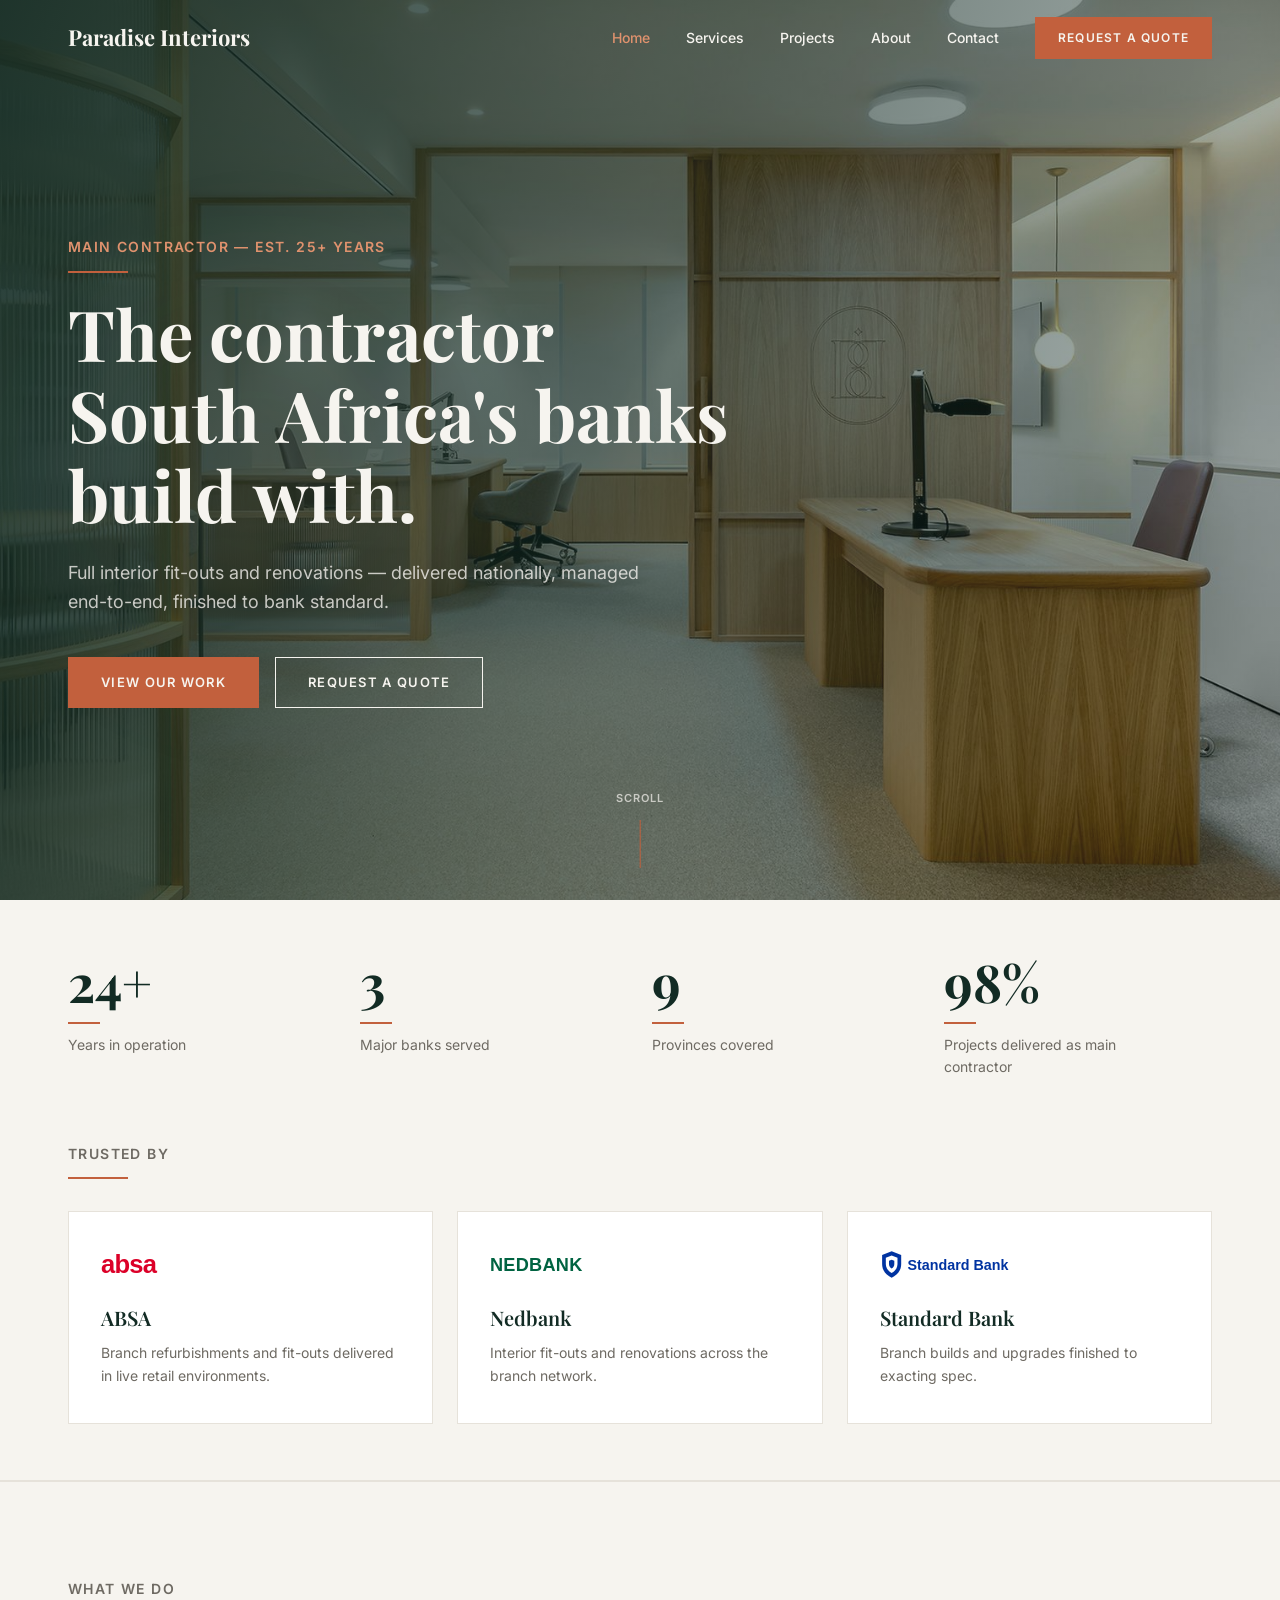
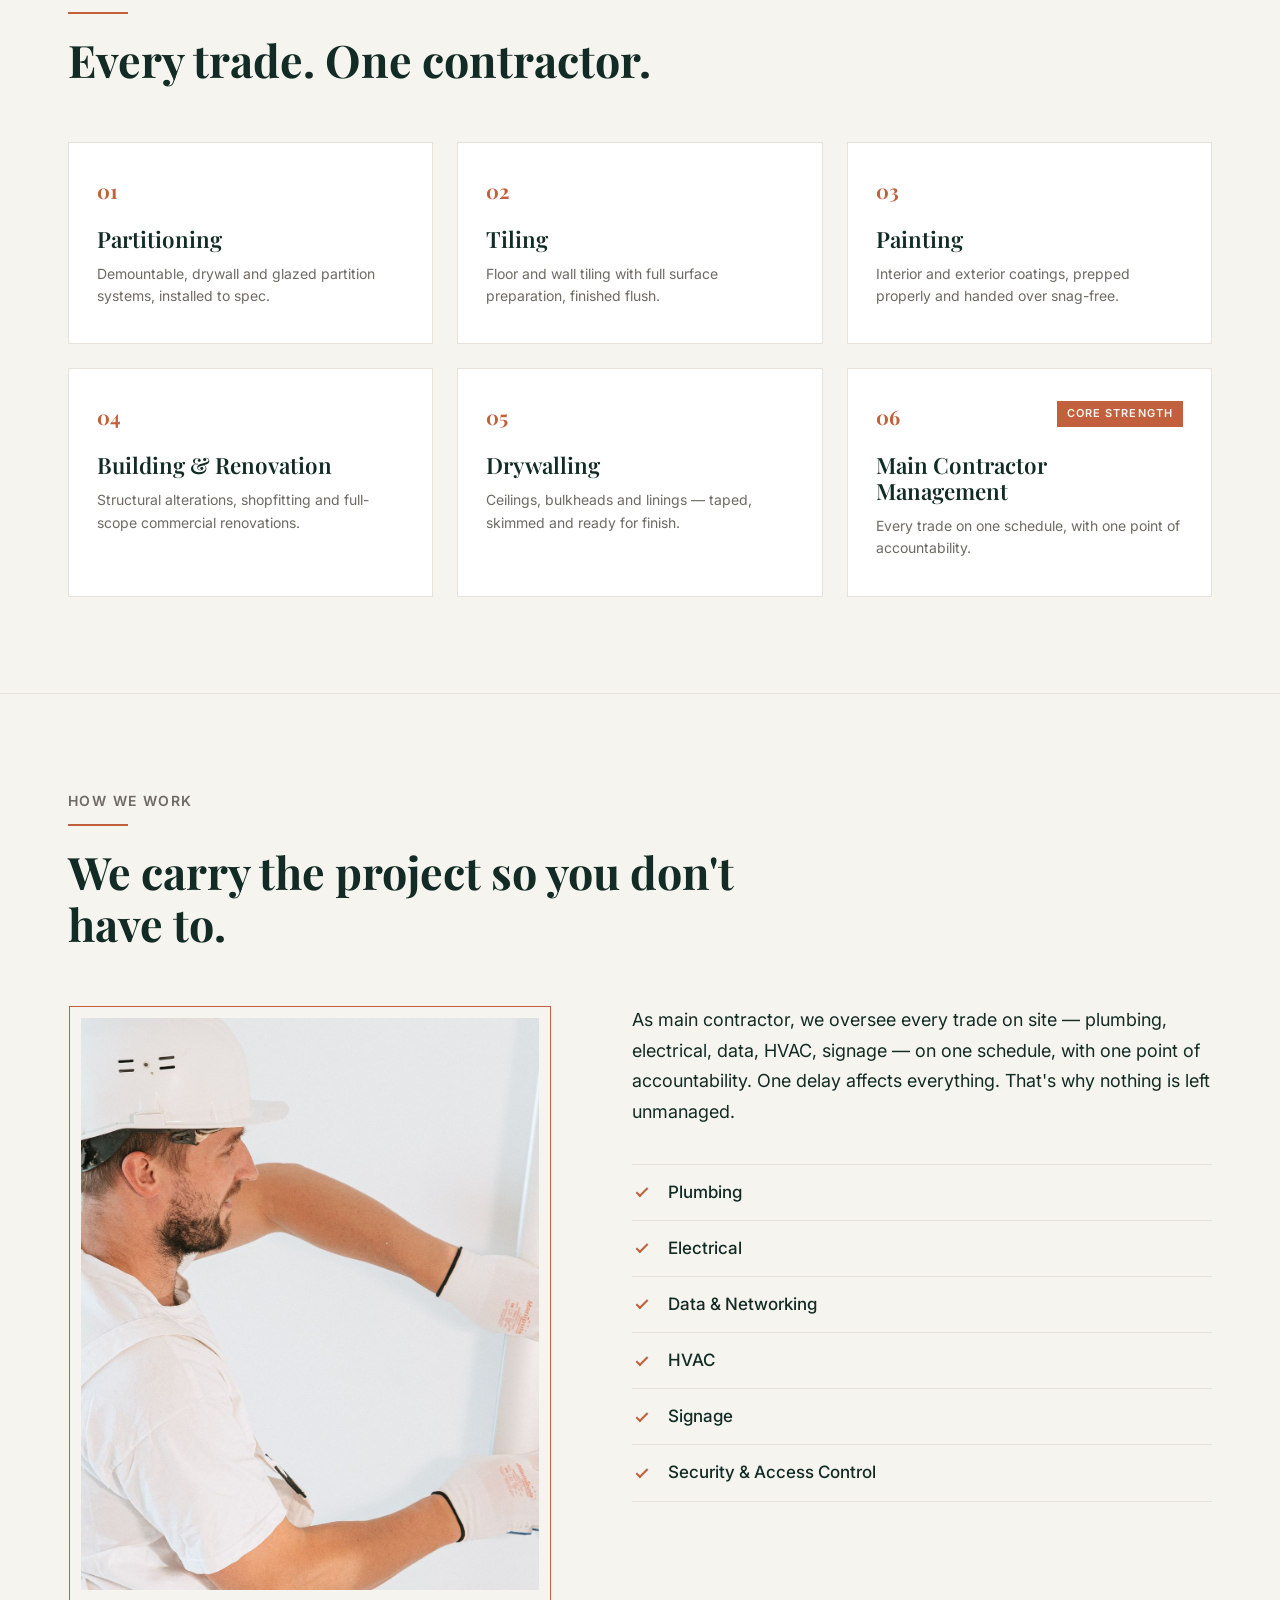
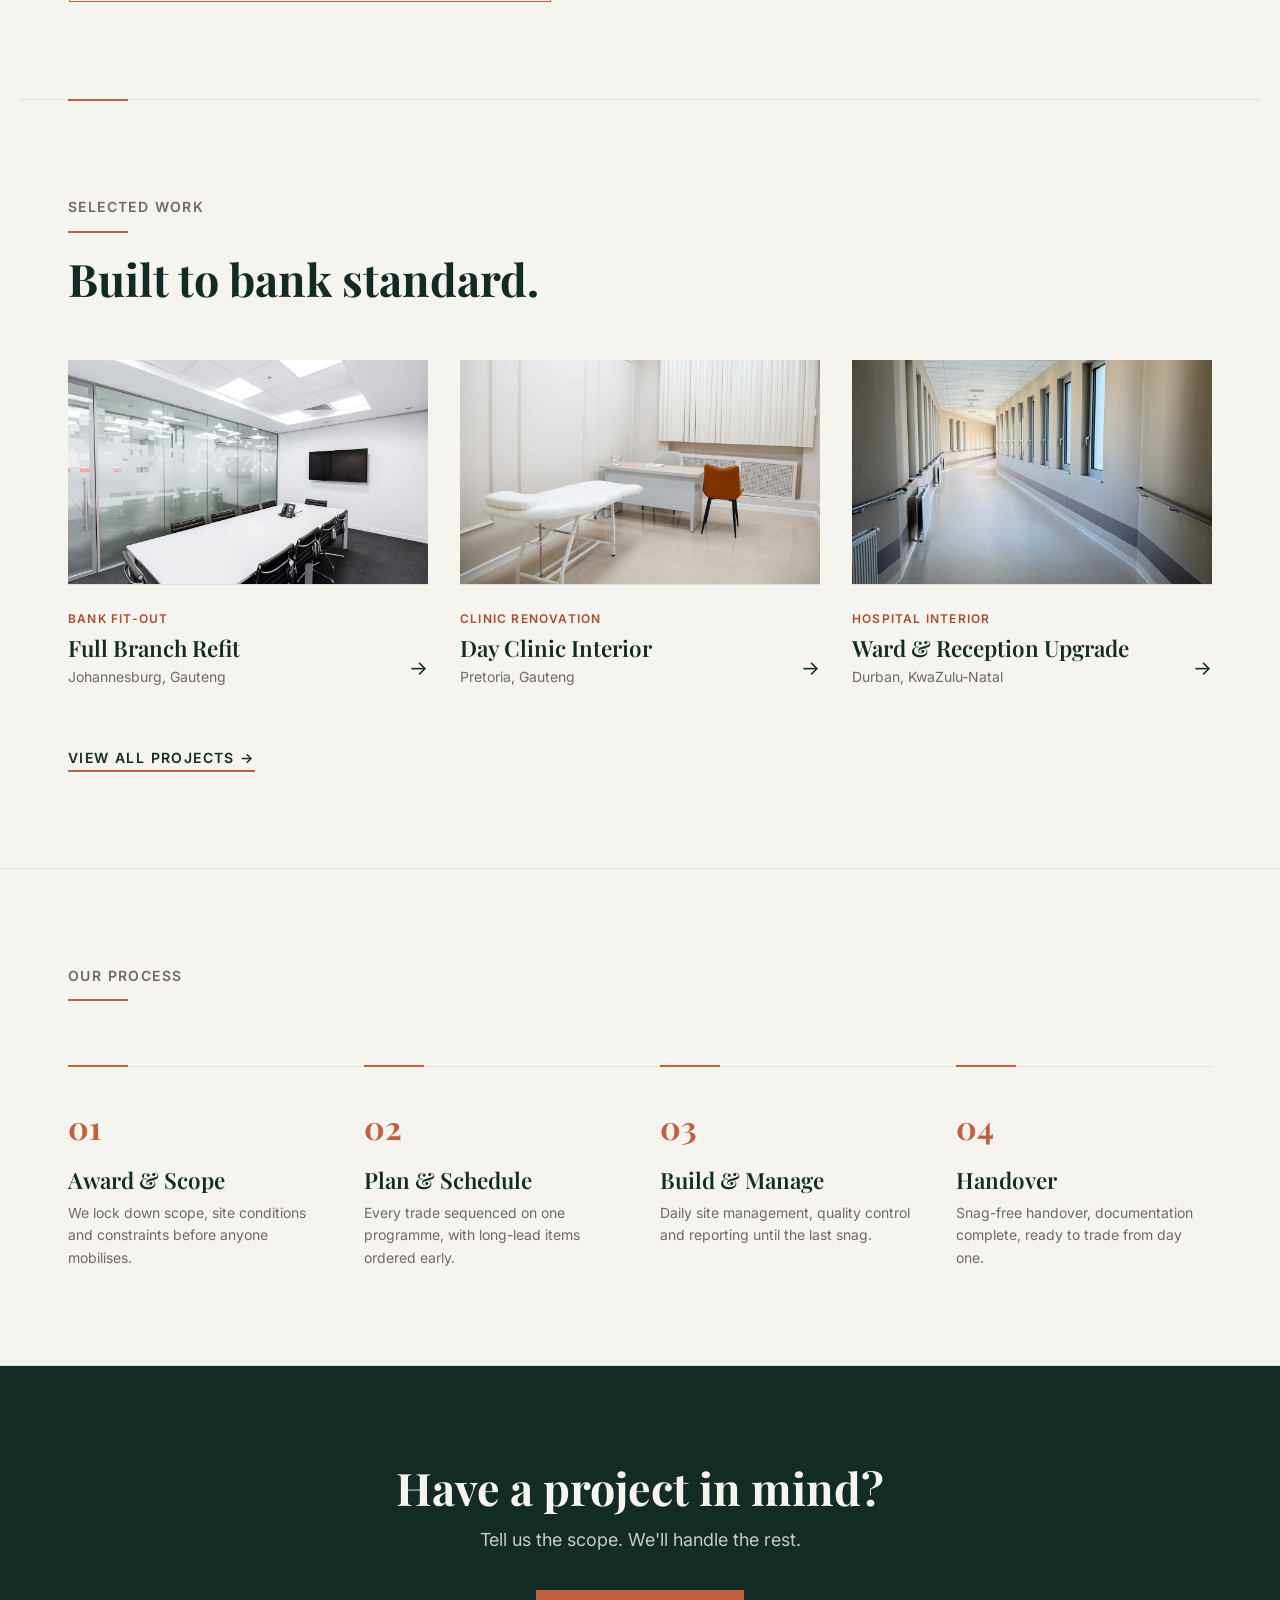
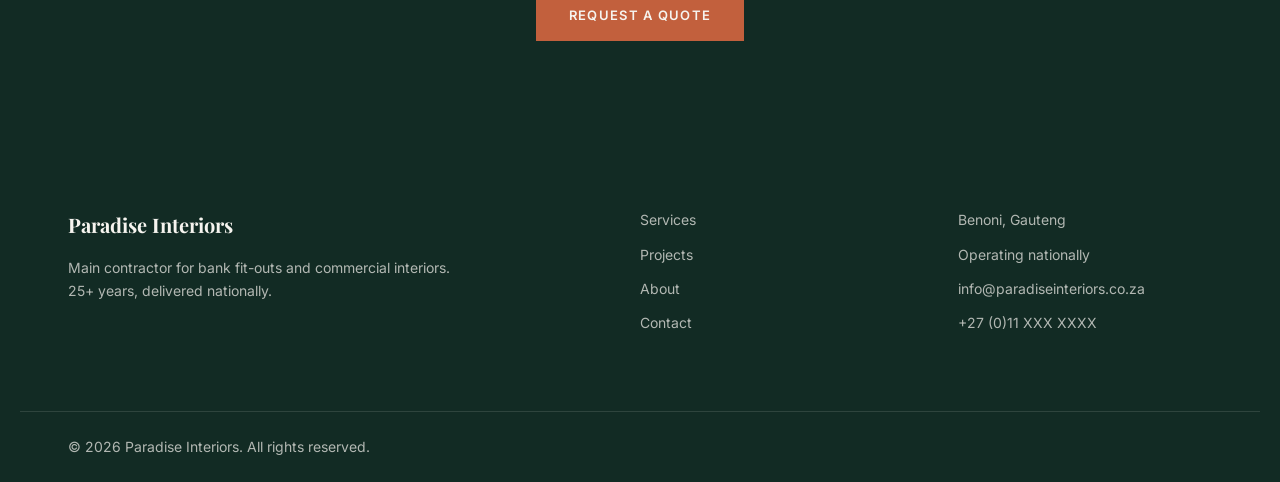
==== index.html @ f608a472 "Paradise Interiors website — 5-page static site Light editorial design system (ivory/forest/clay, Pl" ====
<!DOCTYPE html>
<html lang="en-ZA">
<head>
  <meta charset="UTF-8">
  <meta name="viewport" content="width=device-width, initial-scale=1.0">
  <title>Paradise Interiors | Main Contractor — Bank Fit-Outs &amp; Commercial Interiors, South Africa</title>
  <meta name="description" content="Paradise Interiors is the main contractor South Africa's banks build with — full fit-outs and renovations for banks, clinics and offices, delivered nationally.">
  <link rel="canonical" href="index.html">

  <meta property="og:type" content="website">
  <meta property="og:title" content="Paradise Interiors | Main Contractor — Bank Fit-Outs & Commercial Interiors, South Africa">
  <meta property="og:description" content="Paradise Interiors is the main contractor South Africa's banks build with — full fit-outs and renovations for banks, clinics and offices, delivered nationally.">
  <meta property="og:image" content="assets/hero.jpg">
  <meta name="twitter:card" content="summary_large_image">
  <meta name="twitter:title" content="Paradise Interiors | Main Contractor — Bank Fit-Outs & Commercial Interiors, South Africa">
  <meta name="twitter:description" content="Paradise Interiors is the main contractor South Africa's banks build with — full fit-outs and renovations for banks, clinics and offices, delivered nationally.">
  <meta name="twitter:image" content="assets/hero.jpg">

  <link rel="icon" type="image/svg+xml" href="assets/favicon.svg">
  <link rel="apple-touch-icon" href="assets/apple-touch-icon.png">

  <link rel="preconnect" href="https://fonts.googleapis.com">
  <link rel="preconnect" href="https://fonts.gstatic.com" crossorigin>
  <link rel="preload" as="style" href="https://fonts.googleapis.com/css2?family=Playfair+Display:wght@500;600;700&family=Inter:wght@400;500;600&display=swap">
  <link href="https://fonts.googleapis.com/css2?family=Playfair+Display:wght@500;600;700&family=Inter:wght@400;500;600&display=swap" rel="stylesheet">
  <link rel="preload" as="image" href="assets/hero.jpg" fetchpriority="high">

  <link rel="stylesheet" href="css/styles.css">
  <noscript>
    <style>
      .fade-up, .stagger > * { opacity: 1; transform: none; }
      .eyebrow::after, .divider__line::before, .timeline-item::before { transform: scaleX(1); }
    </style>
  </noscript>
  <script type="application/ld+json">
  {
    "@context": "https://schema.org",
    "@type": "GeneralContractor",
    "name": "Paradise Interiors",
    "description": "Main contractor for bank fit-outs and commercial interiors, operating nationally from Benoni, Gauteng for over 25 years.",
    "address": {
      "@type": "PostalAddress",
      "addressLocality": "Benoni",
      "addressRegion": "Gauteng",
      "addressCountry": "ZA"
    },
    "areaServed": "South Africa",
    "telephone": "+27 11 XXX XXXX",
    "email": "info@paradiseinteriors.co.za",
    "image": "assets/hero.jpg",
    "url": "index.html"
  }
  </script>
</head>
<body>

  <a class="skip-link" href="#main">Skip to content</a>

  <!-- ============ NAV ============ -->
  <header class="nav" id="nav">
    <div class="container nav__inner">
      <a class="nav__wordmark" href="index.html" aria-label="Paradise Interiors — home">Paradise&nbsp;Interiors</a>

      <nav class="nav__links" aria-label="Primary">
        <a href="index.html" class="is-active" aria-current="page">Home</a>
        <a href="services.html">Services</a>
        <a href="projects.html">Projects</a>
        <a href="about.html">About</a>
        <a href="contact.html">Contact</a>
        <a href="contact.html" class="btn btn--primary btn--nav">Request a Quote</a>
      </nav>

      <button class="nav__burger" id="nav-burger" aria-expanded="false" aria-controls="mobile-menu" aria-label="Open menu">
        <span></span><span></span><span></span>
      </button>
    </div>
  </header>

  <!-- Mobile overlay menu -->
  <div class="mobile-menu" id="mobile-menu" aria-hidden="true">
    <nav class="mobile-menu__links" aria-label="Mobile">
      <a href="index.html" class="is-active" aria-current="page">Home</a>
      <a href="services.html">Services</a>
      <a href="projects.html">Projects</a>
      <a href="about.html">About</a>
      <a href="contact.html">Contact</a>
      <a href="contact.html" class="btn btn--primary">Request a Quote</a>
    </nav>
  </div>

  <main id="main">

    <!-- ============ 2. HERO ============ -->
    <section class="hero">
      <div class="hero__bg">
        <img src="assets/hero.jpg" alt="Warm oak-panelled office with fluted glass partitions and natural light" fetchpriority="high" width="1600" height="1067">
      </div>
      <div class="hero__glow" aria-hidden="true"></div>
      <div class="container hero__content">
        <p class="eyebrow eyebrow--on-dark" data-animate>Main Contractor — Est. 25+ Years</p>
        <h1 class="hero__title">The contractor South&nbsp;Africa's banks build&nbsp;with.</h1>
        <p class="hero__subline">Full interior fit-outs and renovations — delivered nationally, managed end-to-end, finished to bank standard.</p>
        <div class="hero__actions">
          <a href="#projects" class="btn btn--primary">View Our Work</a>
          <a href="contact.html" class="btn btn--ghost-light">Request a Quote</a>
        </div>
      </div>
      <div class="hero__scroll" aria-hidden="true">
        <span class="hero__scroll-label">Scroll</span>
        <span class="hero__scroll-line"></span>
      </div>
    </section>

    <!-- ============ 3. TRUST BAR ============ -->
    <section class="trust" aria-label="Company statistics">
      <div class="container">
        <div class="trust__stats stagger" data-animate>
          <div class="stat">
            <span class="stat__number" data-count="25" data-suffix="+">25+</span>
            <span class="stat__label">Years in operation</span>
          </div>
          <div class="stat">
            <span class="stat__number" data-count="3">3</span>
            <span class="stat__label">Major banks served</span>
          </div>
          <div class="stat">
            <span class="stat__number" data-count="9">9</span>
            <span class="stat__label">Provinces covered</span>
          </div>
          <div class="stat">
            <span class="stat__number" data-count="100" data-suffix="%">100%</span>
            <span class="stat__label">Projects delivered as main contractor</span>
          </div>
        </div>

        <!-- ============ 4. CLIENT LOGOS STRIP ============ -->
        <div class="logos fade-up" data-animate>
          <p class="eyebrow" data-animate>Trusted By</p>
          <div class="clients__grid stagger" data-animate>
            <div class="client-card">
              <img src="assets/logo-absa.svg" alt="ABSA logo" loading="lazy" width="122" height="64">
              <p class="client-card__name">ABSA</p>
              <p class="client-card__text">Branch refurbishments and fit-outs delivered in live retail environments.</p>
            </div>
            <div class="client-card">
              <img src="assets/logo-nedbank.svg" alt="Nedbank logo" loading="lazy" width="208" height="64">
              <p class="client-card__name">Nedbank</p>
              <p class="client-card__text">Interior fit-outs and renovations across the branch network.</p>
            </div>
            <div class="client-card">
              <img src="assets/logo-standardbank.svg" alt="Standard Bank logo" loading="lazy" width="268" height="64">
              <p class="client-card__name">Standard Bank</p>
              <p class="client-card__text">Branch builds and upgrades finished to exacting spec.</p>
            </div>
          </div>
        </div>
      </div>
    </section>

    <!-- ============ 5. SERVICES GRID ============ -->
    <section class="section section--lined services" id="services">
      <div class="container">
        <p class="eyebrow" data-animate>What We Do</p>
        <h2 class="section__title fade-up" data-animate>Every trade. One&nbsp;contractor.</h2>

        <div class="services__grid stagger" data-animate>
          <article class="service-card">
            <span class="service-card__number">01</span>
            <h3 class="service-card__title">Partitioning</h3>
            <p class="service-card__desc">Demountable, drywall and glazed partition systems, installed to spec.</p>
          </article>
          <article class="service-card">
            <span class="service-card__number">02</span>
            <h3 class="service-card__title">Tiling</h3>
            <p class="service-card__desc">Floor and wall tiling with full surface preparation, finished flush.</p>
          </article>
          <article class="service-card">
            <span class="service-card__number">03</span>
            <h3 class="service-card__title">Painting</h3>
            <p class="service-card__desc">Interior and exterior coatings, prepped properly and handed over snag-free.</p>
          </article>
          <article class="service-card">
            <span class="service-card__number">04</span>
            <h3 class="service-card__title">Building &amp; Renovation</h3>
            <p class="service-card__desc">Structural alterations, shopfitting and full-scope commercial renovations.</p>
          </article>
          <article class="service-card">
            <span class="service-card__number">05</span>
            <h3 class="service-card__title">Drywalling</h3>
            <p class="service-card__desc">Ceilings, bulkheads and linings — taped, skimmed and ready for finish.</p>
          </article>
          <article class="service-card service-card--core">
            <span class="service-card__tag">Core Strength</span>
            <span class="service-card__number">06</span>
            <h3 class="service-card__title">Main Contractor Management</h3>
            <p class="service-card__desc">Every trade on one schedule, with one point of accountability.</p>
          </article>
        </div>
      </div>
    </section>

    <!-- ============ 6. MAIN CONTRACTOR SECTION ============ -->
    <section class="section how" id="about">
      <div class="container">
        <p class="eyebrow" data-animate>How We Work</p>
        <h2 class="section__title fade-up" data-animate>We carry the project so you don't have&nbsp;to.</h2>

        <div class="how__layout">
          <div class="how__media fade-up" data-animate>
            <figure class="how__figure">
              <img src="assets/main-contractor.jpg" alt="Installer in a white hard hat fixing a wall panel on a bright commercial site" loading="lazy" width="1100" height="1375">
            </figure>
          </div>
          <div class="how__body fade-up" data-animate>
            <p class="how__copy">As main contractor, we oversee every trade on site — plumbing, electrical, data, HVAC, signage — on one schedule, with one point of accountability. One delay affects everything. That's why nothing is left unmanaged.</p>
            <ul class="how__trades">
              <li>Plumbing</li>
              <li>Electrical</li>
              <li>Data &amp; Networking</li>
              <li>HVAC</li>
              <li>Signage</li>
              <li>Security &amp; Access Control</li>
            </ul>
          </div>
        </div>
      </div>
    </section>

    <div class="divider" data-animate><div class="container divider__line"></div></div>

    <!-- ============ 7. FEATURED PROJECTS ============ -->
    <section class="section projects" id="projects">
      <div class="container">
        <p class="eyebrow" data-animate>Selected Work</p>
        <h2 class="section__title fade-up" data-animate>Built to bank&nbsp;standard.</h2>

        <div class="projects__grid stagger" data-animate>
          <a class="project-card" href="#projects">
            <div class="project-card__media">
              <img src="assets/project-bank-fitout.jpg" alt="Sleek corporate meeting room with frosted glass partition wall and black leather chairs" loading="lazy" width="1200" height="801">
            </div>
            <span class="project-card__type">Bank Fit-Out</span>
            <h3 class="project-card__title">Full Branch Refit</h3>
            <p class="project-card__location">Johannesburg, Gauteng</p>
            <span class="project-card__arrow" aria-hidden="true">&rarr;</span>
          </a>
          <a class="project-card" href="#projects">
            <div class="project-card__media">
              <img src="assets/project-clinic.jpg" alt="Bright clinic consultation room with examination bed, desk and clean tiled floor" loading="lazy" width="1200" height="800">
            </div>
            <span class="project-card__type">Clinic Renovation</span>
            <h3 class="project-card__title">Day Clinic Interior</h3>
            <p class="project-card__location">Pretoria, Gauteng</p>
            <span class="project-card__arrow" aria-hidden="true">&rarr;</span>
          </a>
          <a class="project-card" href="#projects">
            <div class="project-card__media">
              <img src="assets/project-hospital.jpg" alt="Modern hospital corridor with handrails, vinyl flooring and natural light from tall windows" loading="lazy" width="1200" height="1200">
            </div>
            <span class="project-card__type">Hospital Interior</span>
            <h3 class="project-card__title">Ward &amp; Reception Upgrade</h3>
            <p class="project-card__location">Durban, KwaZulu-Natal</p>
            <span class="project-card__arrow" aria-hidden="true">&rarr;</span>
          </a>
        </div>

        <p class="projects__all fade-up" data-animate><a href="projects.html">View all projects &rarr;</a></p>
      </div>
    </section>

    <!-- ============ 8. PROCESS ============ -->
    <section class="section section--lined process">
      <div class="container">
        <p class="eyebrow" data-animate>Our Process</p>

        <ol class="process__steps stagger" data-animate>
          <li class="process-step">
            <span class="process-step__number">01</span>
            <h3 class="process-step__title">Award &amp; Scope</h3>
            <p class="process-step__desc">We lock down scope, site conditions and constraints before anyone mobilises.</p>
          </li>
          <li class="process-step">
            <span class="process-step__number">02</span>
            <h3 class="process-step__title">Plan &amp; Schedule</h3>
            <p class="process-step__desc">Every trade sequenced on one programme, with long-lead items ordered early.</p>
          </li>
          <li class="process-step">
            <span class="process-step__number">03</span>
            <h3 class="process-step__title">Build &amp; Manage</h3>
            <p class="process-step__desc">Daily site management, quality control and reporting until the last snag.</p>
          </li>
          <li class="process-step">
            <span class="process-step__number">04</span>
            <h3 class="process-step__title">Handover</h3>
            <p class="process-step__desc">Snag-free handover, documentation complete, ready to trade from day one.</p>
          </li>
        </ol>
      </div>
    </section>

    <!-- ============ 9. CTA BAND ============ -->
    <section class="cta" id="contact">
      <div class="container cta__inner fade-up" data-animate>
        <h2 class="cta__title">Have a project in&nbsp;mind?</h2>
        <p class="cta__line">Tell us the scope. We'll handle the rest.</p>
        <a href="contact.html" class="btn btn--primary">Request a Quote</a>
      </div>
    </section>

  </main>

  <!-- ============ 10. FOOTER ============ -->
  <footer class="footer">
    <div class="container footer__grid">
      <div class="footer__col">
        <p class="footer__wordmark">Paradise&nbsp;Interiors</p>
        <p class="footer__oneliner">Main contractor for bank fit-outs and commercial interiors. 25+ years, delivered nationally.</p>
      </div>
      <nav class="footer__col footer__nav" aria-label="Footer">
        <a href="services.html">Services</a>
        <a href="projects.html">Projects</a>
        <a href="about.html">About</a>
        <a href="contact.html">Contact</a>
      </nav>
      <div class="footer__col footer__contact">
        <p>Benoni, Gauteng</p>
        <p>Operating nationally</p>
        <p><a href="mailto:info@paradiseinteriors.co.za">info@paradiseinteriors.co.za</a></p>
        <p><a href="tel:+27110000000">+27 (0)11 XXX XXXX</a></p>
      </div>
    </div>
    <div class="container footer__bottom">
      <p>&copy; 2026 Paradise Interiors. All rights reserved.</p>
    </div>
  </footer>

  <script src="js/main.js" defer></script>
</body>
</html>
---- css/styles.css ----
/* ==========================================================================
   PARADISE INTERIORS — Design System & Homepage
   Plain CSS, mobile-first. No frameworks.
   ========================================================================== */

/* ---------- 1. Design tokens ---------- */
:root {
  /* Colour */
  --color-forest: #122B24;
  --color-ivory: #F6F4EF;
  --color-clay: #C2603D;
  --color-clay-dark: #A84E2F;
  /* Lighter clay for small accent text on forest (WCAG AA) */
  --color-clay-light: #E0926E;
  --color-stone: #6E6A63;
  --color-border: #E6E2DA;

  /* Type */
  --font-head: "Playfair Display", Georgia, "Times New Roman", serif;
  --font-body: "Inter", -apple-system, BlinkMacSystemFont, "Segoe UI", Arial, sans-serif;
  --size-h1: clamp(2.6rem, 5.5vw, 4.5rem);
  --size-h2: clamp(1.9rem, 3.5vw, 3rem);
  --size-h3: 1.4rem;
  --size-body: 1.0625rem;
  --size-small: 0.875rem;

  /* Layout */
  --container-max: 1240px;
  --pad-side: 24px;
  --pad-section: 64px;
  --nav-height: 76px;

  /* Motion */
  --ease: cubic-bezier(0.22, 1, 0.36, 1);
}

@media (min-width: 768px) {
  :root {
    --pad-side: 48px;
    --pad-section: 96px;
  }
}

/* ---------- 2. Reset & base ---------- */
*,
*::before,
*::after {
  box-sizing: border-box;
  margin: 0;
  padding: 0;
}

html {
  scroll-behavior: smooth;
  scroll-padding-top: var(--nav-height);
}

body {
  overflow-x: clip;
  font-family: var(--font-body);
  font-size: var(--size-body);
  font-weight: 400;
  line-height: 1.6;
  color: var(--color-forest);
  background-color: var(--color-ivory);
  -webkit-font-smoothing: antialiased;
}

img {
  display: block;
  max-width: 100%;
  height: auto;
}

a {
  color: inherit;
  text-decoration: none;
}

ul,
ol {
  list-style: none;
}

h1,
h2,
h3 {
  font-family: var(--font-head);
  font-weight: 700;
  line-height: 1.15;
  color: var(--color-forest);
}

h1 {
  font-size: var(--size-h1);
}

h2 {
  font-size: var(--size-h2);
}

h3 {
  font-size: var(--size-h3);
  font-weight: 600;
}

.skip-link {
  position: absolute;
  top: -100%;
  left: var(--pad-side);
  z-index: 200;
  padding: 12px 20px;
  background: var(--color-forest);
  color: var(--color-ivory);
  font-size: var(--size-small);
}

.skip-link:focus {
  top: 0;
}

/* Keyboard focus — visible everywhere */
a:focus-visible,
button:focus-visible,
input:focus-visible,
select:focus-visible,
textarea:focus-visible {
  outline: 2px solid var(--color-clay);
  outline-offset: 2px;
}

/* ---------- 3. Layout primitives ---------- */
.container {
  max-width: var(--container-max);
  margin-inline: auto;
  padding-inline: var(--pad-side);
}

.section {
  padding-block: var(--pad-section);
}

.section--dark {
  background-color: var(--color-forest);
}

/* Light section bounded by hairline dividers (former dark sections) */
.section--lined {
  border-top: 1px solid var(--color-border);
  border-bottom: 1px solid var(--color-border);
}

.section--dark h2,
.section--dark h3 {
  color: var(--color-ivory);
}

.section__title {
  max-width: 18em;
  margin-bottom: 56px;
}

/* ---------- 4. The Level Line ---------- */
/* Eyebrow label with a 60px bronze line beneath it. The bronze segment
   draws in from the left when the element gains .in-view. */
.eyebrow {
  font-family: var(--font-body);
  font-size: var(--size-small);
  font-weight: 600;
  letter-spacing: 0.1em;
  text-transform: uppercase;
  color: var(--color-stone);
  margin-bottom: 20px;
}

.eyebrow::after {
  content: "";
  display: block;
  width: 60px;
  height: 2px;
  margin-top: 12px;
  background-color: var(--color-clay);
  transform: scaleX(0);
  transform-origin: left center;
  transition: transform 0.8s var(--ease) 0.15s;
}

.eyebrow.in-view::after {
  transform: scaleX(1);
}

.eyebrow--on-dark {
  color: var(--color-clay-light);
}

/* Full-width section divider: 1px hairline carrying a 60px bronze segment */
.divider__line {
  position: relative;
  height: 1px;
  background-color: var(--color-border);
}

.divider__line::before {
  content: "";
  position: absolute;
  top: -0.5px;
  left: var(--pad-side);
  width: 60px;
  height: 2px;
  background-color: var(--color-clay);
  transform: scaleX(0);
  transform-origin: left center;
  transition: transform 0.8s var(--ease);
}

.divider.in-view .divider__line::before {
  transform: scaleX(1);
}

/* ---------- 5. Buttons ---------- */
.btn {
  display: inline-block;
  padding: 14px 32px;
  font-family: var(--font-body);
  font-size: 0.8125rem;
  font-weight: 600;
  letter-spacing: 0.1em;
  text-transform: uppercase;
  text-align: center;
  border: 1px solid transparent;
  cursor: pointer;
  transition: background-color 0.3s ease, color 0.3s ease,
              border-color 0.3s ease, transform 0.3s ease;
}

.btn--primary {
  background-color: var(--color-clay);
  color: var(--color-ivory);
}

.btn--primary:hover,
.btn--primary:focus-visible {
  background-color: var(--color-clay-dark);
  transform: translateY(-2px);
}

.btn--secondary {
  background-color: transparent;
  border-color: var(--color-forest);
  color: var(--color-forest);
}

.btn--secondary:hover,
.btn--secondary:focus-visible {
  background-color: var(--color-forest);
  color: var(--color-ivory);
}

/* Secondary variant for dark backgrounds (hero) */
.btn--ghost-light {
  background-color: transparent;
  border-color: var(--color-ivory);
  color: var(--color-ivory);
}

.btn--ghost-light:hover,
.btn--ghost-light:focus-visible {
  background-color: var(--color-ivory);
  color: var(--color-forest);
}

.btn--nav {
  padding: 10px 22px;
  font-size: 0.75rem;
}

/* ---------- 6. Nav ---------- */
.nav {
  position: fixed;
  top: 0;
  left: 0;
  right: 0;
  z-index: 100;
  height: var(--nav-height);
  background-color: transparent;
  transition: background-color 0.3s ease, box-shadow 0.3s ease;
}

.nav__inner {
  display: flex;
  align-items: center;
  justify-content: space-between;
  height: 100%;
}

.nav__wordmark {
  font-family: var(--font-head);
  font-weight: 700;
  font-size: 1.375rem;
  color: var(--color-ivory);
  transition: color 0.3s ease;
}

.nav__wordmark:hover {
  color: var(--color-clay-light);
}

.nav.is-scrolled .nav__wordmark:hover {
  color: var(--color-clay-dark);
}

.nav__links {
  display: none;
  align-items: center;
  gap: 36px;
}

.nav__links a:not(.btn) {
  font-size: var(--size-small);
  font-weight: 500;
  color: var(--color-ivory);
  transition: color 0.3s ease;
}

.nav__links a:not(.btn):hover {
  color: var(--color-clay-light);
}

/* Scrolled state: solid paper, ink text, soft shadow */
.nav.is-scrolled {
  background-color: var(--color-ivory);
  box-shadow: 0 1px 0 var(--color-border), 0 8px 24px rgba(18, 43, 36, 0.06);
}

.nav.is-scrolled .nav__wordmark,
.nav.is-scrolled .nav__links a:not(.btn) {
  color: var(--color-forest);
}

.nav.is-scrolled .nav__links a:not(.btn):hover {
  color: var(--color-clay-dark);
}

/* Current-page link */
.nav__links a.is-active:not(.btn) {
  color: var(--color-clay-light);
}

.nav.is-scrolled .nav__links a.is-active:not(.btn) {
  color: var(--color-clay-dark);
}

.mobile-menu__links a.is-active:not(.btn) {
  color: var(--color-clay-light);
}

/* Burger */
.nav__burger {
  display: flex;
  flex-direction: column;
  justify-content: center;
  gap: 6px;
  width: 44px;
  height: 44px;
  padding: 10px;
  background: none;
  border: none;
  cursor: pointer;
}

.nav__burger span {
  display: block;
  width: 24px;
  height: 2px;
  background-color: var(--color-ivory);
  transition: transform 0.3s var(--ease), opacity 0.3s ease,
              background-color 0.3s ease;
}

.nav.is-scrolled .nav__burger span {
  background-color: var(--color-forest);
}

.nav.menu-open .nav__burger span {
  background-color: var(--color-ivory);
}

.nav.menu-open .nav__burger span:nth-child(1) {
  transform: translateY(8px) rotate(45deg);
}

.nav.menu-open .nav__burger span:nth-child(2) {
  opacity: 0;
}

.nav.menu-open .nav__burger span:nth-child(3) {
  transform: translateY(-8px) rotate(-45deg);
}

@media (min-width: 900px) {
  .nav__links {
    display: flex;
  }

  .nav__burger {
    display: none;
  }
}

/* Mobile overlay menu */
.mobile-menu {
  position: fixed;
  inset: 0;
  z-index: 90;
  display: flex;
  align-items: center;
  background-color: var(--color-forest);
  opacity: 0;
  visibility: hidden;
  transition: opacity 0.35s ease, visibility 0.35s ease;
}

.mobile-menu.is-open {
  opacity: 1;
  visibility: visible;
}

.mobile-menu__links {
  display: flex;
  flex-direction: column;
  gap: 28px;
  padding-inline: var(--pad-side);
  width: 100%;
}

.mobile-menu__links a:not(.btn) {
  font-family: var(--font-head);
  font-weight: 700;
  font-size: 2rem;
  color: var(--color-ivory);
}

.mobile-menu__links a:not(.btn):hover {
  color: var(--color-clay-light);
}

.mobile-menu__links .btn {
  margin-top: 12px;
  align-self: flex-start;
}

body.menu-locked {
  overflow: hidden;
}

/* ---------- 7. Hero ---------- */
.hero {
  position: relative;
  display: flex;
  align-items: center;
  min-height: 100vh;
  min-height: 100svh;
  background-color: var(--color-forest);
  padding-block: calc(var(--nav-height) + 48px) 80px;
}

.hero__bg {
  position: absolute;
  inset: 0;
  background-color: var(--color-forest);
}

.hero__bg img {
  width: 100%;
  height: 100%;
  object-fit: cover;
}

/* Text-contrast overlay, heaviest over the headline side */
.hero__bg::after {
  content: "";
  position: absolute;
  inset: 0;
  background: linear-gradient(105deg,
              rgba(18, 43, 36, 0.92) 0%,
              rgba(18, 43, 36, 0.55) 60%,
              rgba(18, 43, 36, 0.3) 100%);
}

/* Soft bronze radial behind the headline area */
.hero__glow {
  position: absolute;
  left: -10%;
  bottom: 5%;
  width: 60vw;
  height: 60vw;
  max-width: 900px;
  max-height: 900px;
  background: radial-gradient(closest-side,
              rgba(194, 96, 61, 0.06),
              transparent 70%);
  filter: blur(60px);
  pointer-events: none;
}

.hero__content {
  position: relative;
  z-index: 1;
  width: 100%;
}

.hero__title {
  max-width: 12em;
  color: var(--color-ivory);
  margin-bottom: 24px;
}

.hero__subline {
  max-width: 34em;
  font-size: 1.125rem;
  color: rgba(246, 244, 239, 0.78);
  margin-bottom: 40px;
}

.hero__actions {
  display: flex;
  flex-wrap: wrap;
  gap: 16px;
}

/* Scroll cue — pinned to the hero's bottom edge, desktop only.
   Hidden on short viewports so it can never crowd the CTA buttons. */
.hero__scroll {
  display: none;
  position: absolute;
  left: 50%;
  bottom: 32px;
  transform: translateX(-50%);
  z-index: 2;
  flex-direction: column;
  align-items: center;
  gap: 12px;
}

.hero__scroll-label {
  font-family: var(--font-body);
  font-size: 0.6875rem;
  font-weight: 600;
  letter-spacing: 0.1em;
  text-transform: uppercase;
  color: rgba(246, 244, 239, 0.7);
}

.hero__scroll-line {
  width: 1px;
  height: 48px;
  background-color: var(--color-clay);
  animation: scroll-pulse 2.4s ease-in-out infinite;
}

@keyframes scroll-pulse {
  0%, 100% { opacity: 0.35; transform: scaleY(0.6); transform-origin: top; }
  50%      { opacity: 1;    transform: scaleY(1);   transform-origin: top; }
}

@media (min-width: 768px) and (min-height: 701px) {
  .hero__scroll {
    display: flex;
  }
}

/* ---------- 8. Trust bar + logos ---------- */
.trust {
  padding-block: 56px;
  border-bottom: 1px solid var(--color-border);
}

.trust__stats {
  display: grid;
  grid-template-columns: repeat(2, 1fr);
  gap: 40px 24px;
}

.stat__number {
  display: block;
  font-family: var(--font-head);
  font-weight: 700;
  font-size: clamp(2.25rem, 4.5vw, 3.25rem);
  line-height: 1;
  color: var(--color-forest);
  font-variant-numeric: tabular-nums;
}

/* Clay level-line accent under each trust number */
.trust .stat__number::after {
  content: "";
  display: block;
  width: 32px;
  height: 2px;
  margin-top: 14px;
  background-color: var(--color-clay);
}

.stat__label {
  display: block;
  margin-top: 10px;
  font-size: var(--size-small);
  color: var(--color-stone);
  max-width: 14em;
}

.logos {
  margin-top: 64px;
}

/* Client cards — real logo artwork, name, and relationship line */
.clients__grid {
  display: grid;
  grid-template-columns: 1fr;
  gap: 24px;
  margin-top: 32px;
}

.client-card {
  background-color: #FFFFFF;
  border: 1px solid var(--color-border);
  padding: 36px 32px;
}

.client-card img {
  height: 34px;
  width: auto;
}

.client-card__name {
  font-family: var(--font-head);
  font-weight: 600;
  font-size: 1.25rem;
  color: var(--color-forest);
  margin: 20px 0 8px;
}

.client-card__text {
  font-size: var(--size-small);
  color: var(--color-stone);
  max-width: 26em;
}

@media (min-width: 768px) {
  .clients__grid {
    grid-template-columns: repeat(3, 1fr);
  }
}

@media (min-width: 768px) {
  .trust__stats {
    grid-template-columns: repeat(4, 1fr);
  }
}

/* ---------- 9. Services grid ---------- */
.services__grid {
  display: grid;
  grid-template-columns: 1fr;
  gap: 24px;
}

.service-card {
  position: relative;
  padding: 32px 28px 36px;
  border: 1px solid var(--color-border);
  background-color: #FFFFFF;
  transition: border-color 0.3s ease;
}

.service-card::before {
  content: "";
  position: absolute;
  top: -1px;
  left: 0;
  width: 100%;
  height: 1px;
  background-color: var(--color-clay);
  transform: scaleX(0);
  transform-origin: left center;
  transition: transform 0.4s var(--ease);
}

.service-card:hover::before {
  transform: scaleX(1);
}

.service-card__number {
  display: block;
  font-family: var(--font-head);
  font-weight: 700;
  font-size: 1.25rem;
  color: var(--color-clay);
  margin-bottom: 20px;
}

.service-card__title {
  margin-bottom: 10px;
}

.service-card__desc {
  font-size: var(--size-small);
  color: var(--color-stone);
  max-width: 26em;
}

.service-card__tag {
  position: absolute;
  top: 32px;
  right: 28px;
  padding: 4px 10px;
  font-family: var(--font-body);
  font-weight: 600;
  font-size: 0.6875rem;
  letter-spacing: 0.1em;
  text-transform: uppercase;
  color: var(--color-ivory);
  background-color: var(--color-clay);
}

@media (min-width: 768px) {
  .services__grid {
    grid-template-columns: repeat(2, 1fr);
  }
}

@media (min-width: 1024px) {
  .services__grid {
    grid-template-columns: repeat(3, 1fr);
  }
}

/* ---------- 10. How we work ---------- */
.how__layout {
  display: grid;
  grid-template-columns: 1fr;
  gap: 48px;
}

.how__copy {
  font-size: 1.125rem;
  line-height: 1.7;
  margin-bottom: 36px;
}

.how__trades li,
.check-list li {
  position: relative;
  padding: 14px 0 14px 36px;
  border-bottom: 1px solid var(--color-border);
  font-weight: 500;
}

.how__trades li:first-child,
.check-list li:first-child {
  border-top: 1px solid var(--color-border);
}

/* Bronze check mark */
.how__trades li::before,
.check-list li::before {
  content: "";
  position: absolute;
  left: 4px;
  top: 50%;
  width: 12px;
  height: 6px;
  border-left: 2px solid var(--color-clay);
  border-bottom: 2px solid var(--color-clay);
  transform: translateY(-70%) rotate(-45deg);
}

.section--dark .check-list li {
  border-color: rgba(246, 244, 239, 0.15);
  color: var(--color-ivory);
}

@media (min-width: 900px) {
  .how__layout {
    grid-template-columns: 5fr 6fr;
    gap: 80px;
    align-items: start;
  }
}

/* ---------- 11. Imagery ---------- */
/* Gallery-frame: bronze hairline drawn 12px outside the photo */
.how__figure {
  position: relative;
  margin: 13px;
}

.how__figure::before {
  content: "";
  position: absolute;
  inset: -12px;
  border: 1px solid var(--color-clay);
  pointer-events: none;
}

.how__figure img {
  width: 100%;
  aspect-ratio: 4 / 5;
  object-fit: cover;
}

/* ---------- 12. Featured projects ---------- */
.project-card__media {
  aspect-ratio: 16 / 10;
  overflow: hidden;
  margin-bottom: 24px;
  border-bottom: 1px solid var(--color-border);
  background-color: var(--color-border);
  transition: border-color 0.3s ease;
}

.project-card__media img {
  width: 100%;
  height: 100%;
  object-fit: cover;
  transition: transform 0.6s ease;
}

.project-card:hover .project-card__media {
  border-color: var(--color-clay);
}

.project-card:hover .project-card__media img {
  transform: scale(1.03);
}

.projects__grid {
  display: grid;
  grid-template-columns: 1fr;
  gap: 48px;
}

.project-card {
  position: relative;
  display: block;
}

.project-card__type {
  display: block;
  font-family: var(--font-body);
  font-weight: 600;
  font-size: 0.75rem;
  letter-spacing: 0.1em;
  text-transform: uppercase;
  color: var(--color-clay-dark);
  margin-bottom: 8px;
}

.project-card__title {
  margin-bottom: 4px;
  transition: color 0.25s ease;
}

.project-card:hover .project-card__title {
  color: var(--color-clay-dark);
}

.project-card__location {
  font-size: var(--size-small);
  color: var(--color-stone);
}

.project-card__arrow {
  position: absolute;
  right: 0;
  bottom: 4px;
  font-size: 1.25rem;
  color: var(--color-forest);
  transition: transform 0.3s ease-out, color 0.3s ease;
}

.project-card:hover .project-card__arrow {
  transform: translateX(6px);
  color: var(--color-clay);
}

.projects__all {
  margin-top: 56px;
}

.projects__all a {
  font-family: var(--font-body);
  font-weight: 600;
  font-size: var(--size-small);
  letter-spacing: 0.1em;
  text-transform: uppercase;
  border-bottom: 2px solid var(--color-clay);
  padding-bottom: 4px;
  transition: color 0.25s ease;
}

.projects__all a:hover {
  color: var(--color-clay-dark);
}

@media (min-width: 768px) {
  .projects__grid {
    grid-template-columns: repeat(3, 1fr);
    gap: 32px;
  }
}

/* ---------- 13. Process ---------- */
.process .eyebrow {
  margin-bottom: 64px;
}

.process__steps {
  display: grid;
  grid-template-columns: 1fr;
  gap: 48px;
  counter-reset: step;
}

.process-step__number {
  display: inline-block;
  font-family: var(--font-head);
  font-weight: 700;
  font-size: 2rem;
  color: var(--color-clay);
  margin-bottom: 16px;
}

.process-step__title {
  margin-bottom: 8px;
}

.process-step__desc {
  font-size: var(--size-small);
  color: var(--color-stone);
  max-width: 24em;
}

@media (min-width: 900px) {
  .process__steps {
    position: relative;
    grid-template-columns: repeat(4, 1fr);
    gap: 40px;
  }

  /* The level line connecting the steps, clay segment per milestone */
  .process__steps::before {
    content: "";
    position: absolute;
    top: 1px;
    left: 0;
    right: 0;
    height: 1px;
    background-color: var(--color-border);
  }

  .process-step {
    position: relative;
    padding-top: 36px;
  }

  .process-step::before {
    content: "";
    position: absolute;
    top: 0;
    left: 0;
    width: 60px;
    height: 2px;
    background-color: var(--color-clay);
  }
}

/* ---------- 14. CTA band ---------- */
.cta {
  background-color: var(--color-forest);
  padding-block: var(--pad-section);
}

.cta__inner {
  text-align: center;
}

.cta__title {
  color: var(--color-ivory);
  margin-bottom: 12px;
}

.cta__line {
  font-size: 1.125rem;
  color: rgba(246, 244, 239, 0.8);
  margin-bottom: 36px;
}

/* ---------- 15. Footer ---------- */
.footer {
  background-color: var(--color-forest);
  color: rgba(246, 244, 239, 0.7);
  padding-block: 72px 0;
  font-size: var(--size-small);
}

.footer__grid {
  display: grid;
  grid-template-columns: 1fr;
  gap: 48px;
  padding-bottom: 64px;
}

.footer__wordmark {
  font-family: var(--font-head);
  font-weight: 700;
  font-size: 1.25rem;
  color: var(--color-ivory);
  margin-bottom: 16px;
}

.footer__oneliner {
  max-width: 28em;
}

.footer__nav {
  display: flex;
  flex-direction: column;
  gap: 12px;
}

.footer__nav a:hover,
.footer__contact a:hover {
  color: var(--color-clay-light);
}

.footer__contact p {
  margin-bottom: 12px;
}

.footer__bottom {
  border-top: 1px solid rgba(246, 244, 239, 0.12);
  padding-block: 24px;
}

@media (min-width: 768px) {
  .footer__grid {
    grid-template-columns: 2fr 1fr 1fr;
    gap: 64px;
  }
}

/* ---------- 15b. Services page ---------- */
.page-hero {
  position: relative;
  display: flex;
  align-items: center;
  min-height: 55vh;
  min-height: 55svh;
  background-color: var(--color-forest);
  padding-block: calc(var(--nav-height) + 48px) 64px;
}

.page-hero__bg {
  position: absolute;
  inset: 0;
  overflow: hidden;
}

.page-hero__bg img {
  width: 100%;
  height: 100%;
  object-fit: cover;
}

.page-hero__bg::after {
  content: "";
  position: absolute;
  inset: 0;
  background: linear-gradient(105deg,
              rgba(18, 43, 36, 0.92) 0%,
              rgba(18, 43, 36, 0.55) 60%,
              rgba(18, 43, 36, 0.3) 100%);
}

.page-hero__content {
  position: relative;
  z-index: 1;
  width: 100%;
}

.page-hero__title {
  font-size: var(--size-h2);
  max-width: 14em;
  color: var(--color-ivory);
  margin-bottom: 20px;
}

.page-hero__subline {
  max-width: 36em;
  font-size: 1.125rem;
  color: rgba(246, 244, 239, 0.78);
}

/* Alternating service rows */
.svc-row {
  display: grid;
  grid-template-columns: 1fr;
  gap: 40px;
}

.svc-row + .svc-row {
  margin-top: 80px;
  padding-top: 80px;
  border-top: 1px solid var(--color-border);
}

.svc-row__media {
  overflow: hidden;
}

.svc-row__media img {
  width: 100%;
  aspect-ratio: 16 / 10;
  object-fit: cover;
}

.svc-row__number {
  display: block;
  font-family: var(--font-head);
  font-weight: 700;
  font-size: 1.5rem;
  color: var(--color-clay);
  margin-bottom: 16px;
}

.svc-row__title {
  font-size: clamp(1.5rem, 2.5vw, 2rem);
  margin-bottom: 16px;
}

.svc-row__desc {
  color: var(--color-stone);
  max-width: 34em;
  margin-bottom: 28px;
}

.svc-row__tag {
  display: inline-block;
  padding: 4px 10px;
  margin-bottom: 16px;
  font-family: var(--font-body);
  font-weight: 600;
  font-size: 0.6875rem;
  letter-spacing: 0.1em;
  text-transform: uppercase;
  color: var(--color-ivory);
  background-color: var(--color-clay);
}

.services-detail--dark .svc-row__desc {
  color: rgba(246, 244, 239, 0.62);
}

@media (min-width: 900px) {
  .svc-row {
    grid-template-columns: 1fr 1fr;
    gap: 80px;
    align-items: center;
  }

  /* Flipped rows: image right, text left — DOM keeps image first
     so mobile always stacks image above text */
  .svc-row--flip .svc-row__media {
    order: 2;
  }

  .svc-row--flip .svc-row__body {
    order: 1;
  }
}

/* How we deliver strip */
.deliver__grid {
  display: grid;
  grid-template-columns: 1fr;
  gap: 40px;
  margin-top: 48px;
}

.deliver__title {
  font-size: 1.25rem;
  margin-bottom: 10px;
}

.deliver__text {
  font-size: var(--size-small);
  color: var(--color-stone);
  max-width: 26em;
}

@media (min-width: 768px) {
  .deliver__grid {
    grid-template-columns: repeat(3, 1fr);
    gap: 48px;
  }
}

/* ---------- 15c. Projects page ---------- */
.page-hero--short {
  min-height: 50vh;
  min-height: 50svh;
}

/* Filter bar — sticks under the fixed nav */
.filter-bar {
  position: sticky;
  top: var(--nav-height);
  z-index: 50;
  background-color: var(--color-ivory);
  border-bottom: 1px solid var(--color-border);
}

.filter-bar__inner {
  display: flex;
  flex-wrap: wrap;
  gap: 8px 28px;
  padding-block: 18px;
}

.filter-pill {
  position: relative;
  padding: 6px 2px;
  background: none;
  border: none;
  cursor: pointer;
  font-family: var(--font-body);
  font-size: var(--size-small);
  font-weight: 600;
  letter-spacing: 0.1em;
  text-transform: uppercase;
  color: var(--color-stone);
  transition: color 0.25s ease;
}

/* Active state: the level line, drawn under the label */
.filter-pill::after {
  content: "";
  position: absolute;
  left: 2px;
  right: 2px;
  bottom: 0;
  height: 2px;
  background-color: var(--color-clay);
  transform: scaleX(0);
  transform-origin: left center;
  transition: transform 0.3s var(--ease);
}

.filter-pill:hover {
  color: var(--color-forest);
}

.filter-pill.is-active {
  color: var(--color-forest);
}

.filter-pill.is-active::after {
  transform: scaleX(1);
}

/* Project case-study cards */
.prj__grid {
  display: grid;
  grid-template-columns: 1fr;
  gap: 64px;
}

.prj-card {
  background-color: #FFFFFF;
  border: 1px solid var(--color-border);
  padding-bottom: 28px;
}

.prj-card__type,
.prj-card__title,
.prj-card__meta,
.prj-card__chips,
.prj-card__desc {
  margin-inline: 24px;
}

.prj-card[hidden] {
  display: none;
}

.prj-card.prj-fade {
  opacity: 0 !important;
  transform: scale(0.97) !important;
  transition-duration: 0.3s;
}

.prj-card__media {
  aspect-ratio: 16 / 10;
  overflow: hidden;
  margin-bottom: 24px;
  border-bottom: 1px solid var(--color-border);
  background-color: var(--color-border);
}

.prj-card__media img {
  width: 100%;
  height: 100%;
  object-fit: cover;
  transition: transform 0.6s ease;
}

.prj-card:hover .prj-card__media img {
  transform: scale(1.03);
}

.prj-card__type {
  display: block;
  font-family: var(--font-body);
  font-weight: 600;
  font-size: 0.75rem;
  letter-spacing: 0.12em;
  text-transform: uppercase;
  color: var(--color-clay-dark);
  margin-bottom: 8px;
}

/* h2 for document outline; sized like a card heading */
.prj-card__title {
  font-size: var(--size-h3);
  font-weight: 600;
  letter-spacing: normal;
  margin-bottom: 6px;
}

.prj-card__meta {
  font-size: var(--size-small);
  color: var(--color-stone);
  margin-bottom: 18px;
}

.prj-card__chips {
  display: flex;
  flex-wrap: wrap;
  gap: 8px;
  margin-bottom: 18px;
}

.prj-card__chips li {
  padding: 5px 12px;
  border: 1px solid var(--color-border);
  font-family: var(--font-body);
  font-weight: 600;
  font-size: 0.75rem;
  letter-spacing: 0.04em;
  color: var(--color-stone);
  white-space: nowrap;
}

.prj-card__desc {
  font-size: var(--size-small);
  line-height: 1.7;
  color: var(--color-stone);
  max-width: 38em;
}

@media (min-width: 768px) {
  .prj__grid {
    grid-template-columns: repeat(2, 1fr);
    gap: 80px 48px;
  }
}

/* Stats band */
.stats-band__grid {
  display: grid;
  grid-template-columns: 1fr;
  gap: 40px;
}

.stat--dark .stat__number {
  color: var(--color-clay);
  font-size: clamp(2.75rem, 5vw, 4rem);
}

.stat--dark .stat__label {
  color: var(--color-stone);
}

@media (min-width: 768px) {
  .stats-band__grid {
    grid-template-columns: repeat(3, 1fr);
  }
}

/* ---------- 15d. About page ---------- */
.story__layout {
  display: grid;
  grid-template-columns: 1fr;
  gap: 48px;
}

.story__copy p {
  max-width: 36em;
  margin-bottom: 20px;
}

.story__copy p:last-child {
  margin-bottom: 0;
}

@media (min-width: 900px) {
  .story__layout {
    grid-template-columns: 7fr 5fr;
    gap: 80px;
    align-items: start;
  }
}

/* Timeline — the level line carries the milestones */
.timeline {
  position: relative;
  display: grid;
  grid-template-columns: 1fr;
  gap: 40px;
  margin-top: 56px;
}

.timeline::before {
  content: "";
  position: absolute;
  left: 0;
  top: 4px;
  bottom: 4px;
  width: 1px;
  background-color: var(--color-border);
}

.timeline-item {
  position: relative;
  padding-left: 32px;
}

/* Clay segment marking each milestone — draws in on view */
.timeline-item::before {
  content: "";
  position: absolute;
  left: 0;
  top: 16px;
  width: 16px;
  height: 2px;
  background-color: var(--color-clay);
  transform: scaleX(0);
  transform-origin: left center;
  transition: transform 0.8s var(--ease) 0.2s;
}

.stagger.in-view .timeline-item::before {
  transform: scaleX(1);
}

.timeline-item__year {
  display: block;
  font-family: var(--font-head);
  font-weight: 700;
  font-size: 1.5rem;
  color: var(--color-forest);
  margin-bottom: 8px;
}

.timeline-item__text {
  font-size: var(--size-small);
  color: var(--color-stone);
  max-width: 18em;
}

@media (min-width: 900px) {
  .timeline {
    grid-template-columns: repeat(4, 1fr);
    gap: 40px;
  }

  .timeline::before {
    left: 0;
    right: 0;
    top: 17px;
    bottom: auto;
    width: auto;
    height: 1px;
  }

  .timeline-item {
    padding-left: 0;
    padding-top: 40px;
  }

  .timeline-item::before {
    top: 16px;
    width: 60px;
  }
}

/* How we operate cards */
.operate__grid {
  display: grid;
  grid-template-columns: 1fr;
  gap: 24px;
}

.op-card {
  position: relative;
  padding: 32px 28px;
  border: 1px solid var(--color-border);
  background-color: #FFFFFF;
}

.op-card::before {
  content: "";
  position: absolute;
  top: -1px;
  left: -1px;
  right: -1px;
  height: 1px;
  background-color: var(--color-clay);
  transform: scaleX(0);
  transform-origin: left center;
  transition: transform 0.4s var(--ease);
}

.op-card:hover::before {
  transform: scaleX(1);
}

.op-card__title {
  font-size: 1.25rem;
  margin-bottom: 10px;
}

.op-card__text {
  font-size: var(--size-small);
  color: var(--color-stone);
  max-width: 30em;
}

@media (min-width: 768px) {
  .operate__grid {
    grid-template-columns: repeat(2, 1fr);
  }
}

/* Values strip */
.values {
  padding-block: 40px;
  border-top: 1px solid var(--color-border);
  border-bottom: 1px solid var(--color-border);
}

.values__list {
  display: flex;
  flex-wrap: wrap;
  gap: 16px 56px;
}

.values__list li {
  position: relative;
  padding-left: 32px;
  font-family: var(--font-body);
  font-weight: 600;
  font-size: var(--size-small);
  letter-spacing: 0.04em;
  text-transform: uppercase;
}

.values__list li::before {
  content: "";
  position: absolute;
  left: 2px;
  top: 50%;
  width: 12px;
  height: 6px;
  border-left: 2px solid var(--color-clay);
  border-bottom: 2px solid var(--color-clay);
  transform: translateY(-70%) rotate(-45deg);
}

/* ---------- 15e. Contact page ---------- */
.page-hero--slim {
  min-height: 40vh;
  min-height: 40svh;
}

.contact__layout {
  display: grid;
  grid-template-columns: 1fr;
  gap: 48px;
  align-items: start;
}

.contact-card {
  background-color: var(--color-forest);
  color: rgba(246, 244, 239, 0.78);
  padding: 48px 40px;
  font-size: var(--size-small);
}

.contact-card__wordmark {
  font-family: var(--font-head);
  font-weight: 700;
  font-size: 1.25rem;
  color: var(--color-ivory);
  margin-bottom: 32px;
}

.contact-card__block {
  margin-bottom: 24px;
}

.contact-card__block p {
  margin-bottom: 6px;
}

.contact-card a {
  color: var(--color-ivory);
  transition: color 0.25s ease;
}

.contact-card a:hover {
  color: var(--color-clay-light);
}

/* Level line above the closing note */
.contact-card__note {
  margin-top: 40px;
  padding-top: 16px;
  position: relative;
  color: rgba(246, 244, 239, 0.62);
}

.contact-card__note::before {
  content: "";
  position: absolute;
  top: 0;
  left: 0;
  width: 60px;
  height: 2px;
  background-color: var(--color-clay);
}

/* Quote form */
.quote-form__row {
  display: grid;
  grid-template-columns: 1fr;
  gap: 0 20px;
}

.field {
  margin-bottom: 22px;
}

.field label {
  display: block;
  font-size: 0.8125rem;
  font-weight: 600;
  letter-spacing: 0.08em;
  text-transform: uppercase;
  color: var(--color-forest);
  margin-bottom: 8px;
}

.field label span {
  color: var(--color-clay-dark);
}

.field input,
.field select,
.field textarea {
  width: 100%;
  padding: 12px 14px;
  font-family: var(--font-body);
  font-size: var(--size-small);
  color: var(--color-forest);
  background-color: #FFFFFF;
  border: 1px solid var(--color-border);
  border-radius: 0;
  -webkit-appearance: none;
  appearance: none;
}

.field select {
  background-image: url("data:image/svg+xml,%3Csvg xmlns='http://www.w3.org/2000/svg' width='10' height='6'%3E%3Cpath d='M1 1l4 4 4-4' stroke='%236E6A63' stroke-width='1.5' fill='none'/%3E%3C/svg%3E");
  background-repeat: no-repeat;
  background-position: right 14px center;
}

.field textarea {
  resize: vertical;
  min-height: 120px;
}

.field input:focus,
.field select:focus,
.field textarea:focus {
  outline: 2px solid var(--color-clay);
  outline-offset: -1px;
  border-color: var(--color-clay);
}

/* Validation states */
.field__error {
  display: none;
  margin-top: 6px;
  font-size: 0.8125rem;
  color: #C0392B;
}

.field.is-invalid .field__error {
  display: block;
}

.field.is-invalid input,
.field.is-invalid textarea {
  border-color: #C0392B;
}

/* Honeypot — off-screen, never display:none so naive bots still fill it */
.hp-field {
  position: absolute;
  left: -9999px;
  width: 1px;
  height: 1px;
  overflow: hidden;
}

/* Success state */
.form-success {
  border: 1px solid var(--color-clay);
  padding: 40px 36px;
}

.form-success__title {
  position: relative;
  padding-left: 34px;
  font-family: var(--font-head);
  font-weight: 600;
  font-size: 1.25rem;
  color: var(--color-forest);
  margin-bottom: 10px;
}

.form-success__title::before {
  content: "";
  position: absolute;
  left: 2px;
  top: 0.55em;
  width: 14px;
  height: 7px;
  border-left: 2px solid var(--color-clay);
  border-bottom: 2px solid var(--color-clay);
  transform: rotate(-45deg);
}

.form-success__text {
  font-size: var(--size-small);
  color: var(--color-stone);
}

.form-success__text a {
  color: var(--color-clay-dark);
}

@media (min-width: 600px) {
  .quote-form__row {
    grid-template-columns: 1fr 1fr;
  }
}

@media (min-width: 900px) {
  .contact__layout {
    grid-template-columns: 5fr 7fr;
    gap: 64px;
  }
}

/* ---------- 16. Scroll animations ---------- */
.fade-up {
  opacity: 0;
  transform: translateY(16px);
  transition: opacity 0.7s ease-out, transform 0.7s ease-out;
}

.fade-up.in-view {
  opacity: 1;
  transform: translateY(0);
}

/* Container whose children fade up with an 80ms stagger */
.stagger > * {
  opacity: 0;
  transform: translateY(16px);
  transition: opacity 0.7s ease-out, transform 0.7s ease-out;
}

.stagger.in-view > * {
  opacity: 1;
  transform: translateY(0);
}

.stagger.in-view > *:nth-child(2) { transition-delay: 80ms; }
.stagger.in-view > *:nth-child(3) { transition-delay: 160ms; }
.stagger.in-view > *:nth-child(4) { transition-delay: 240ms; }
.stagger.in-view > *:nth-child(5) { transition-delay: 320ms; }
.stagger.in-view > *:nth-child(6) { transition-delay: 400ms; }
.stagger.in-view > *:nth-child(7) { transition-delay: 480ms; }
.stagger.in-view > *:nth-child(8) { transition-delay: 560ms; }

/* ---------- 17. Reduced motion ---------- */
@media (prefers-reduced-motion: reduce) {
  html {
    scroll-behavior: auto;
  }

  *,
  *::before,
  *::after {
    animation-duration: 0.01ms !important;
    animation-iteration-count: 1 !important;
    transition-duration: 0.01ms !important;
    transition-delay: 0ms !important;
  }

  .fade-up,
  .stagger > * {
    opacity: 1;
    transform: none;
  }

  .eyebrow::after,
  .divider__line::before,
  .timeline-item::before {
    transform: scaleX(1);
  }

  .hero__scroll-line {
    animation: none;
    opacity: 1;
    transform: none;
  }

  .project-card:hover .project-card__media img,
  .prj-card:hover .prj-card__media img {
    transform: none;
  }
}
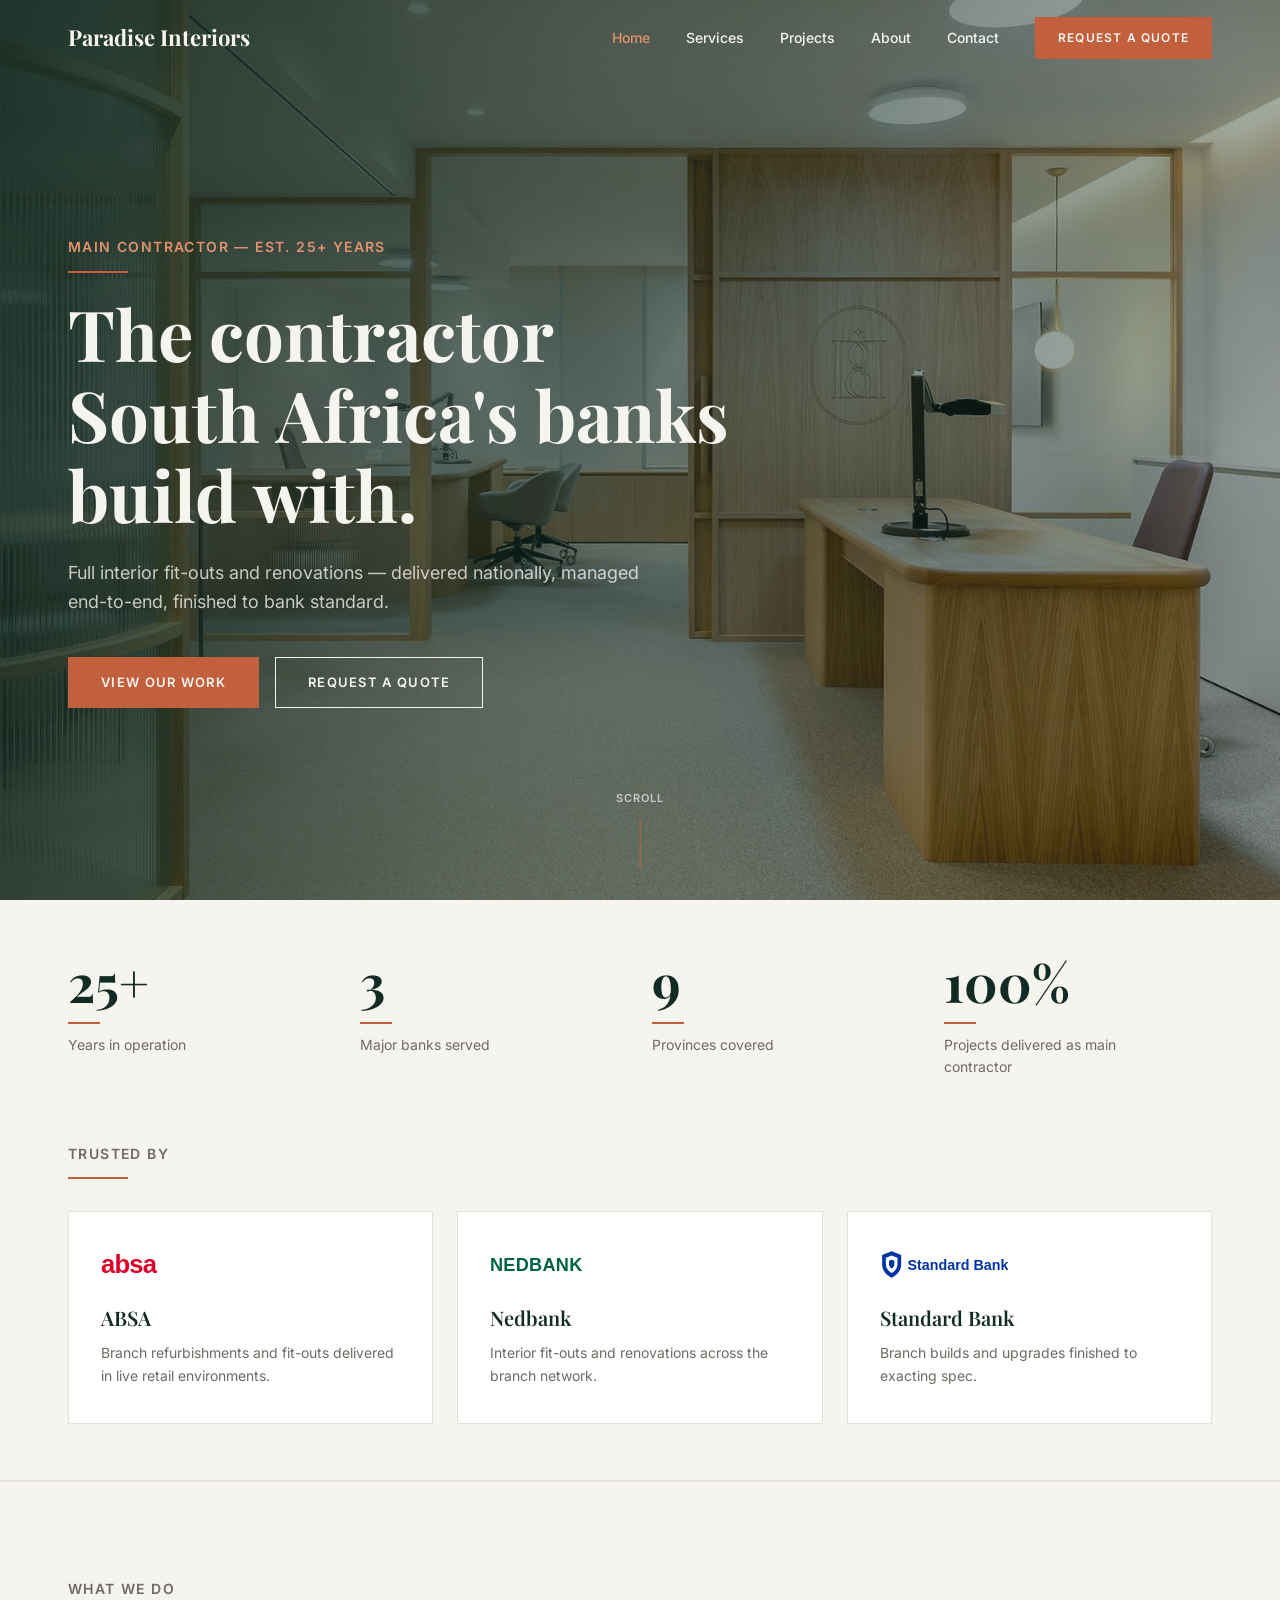
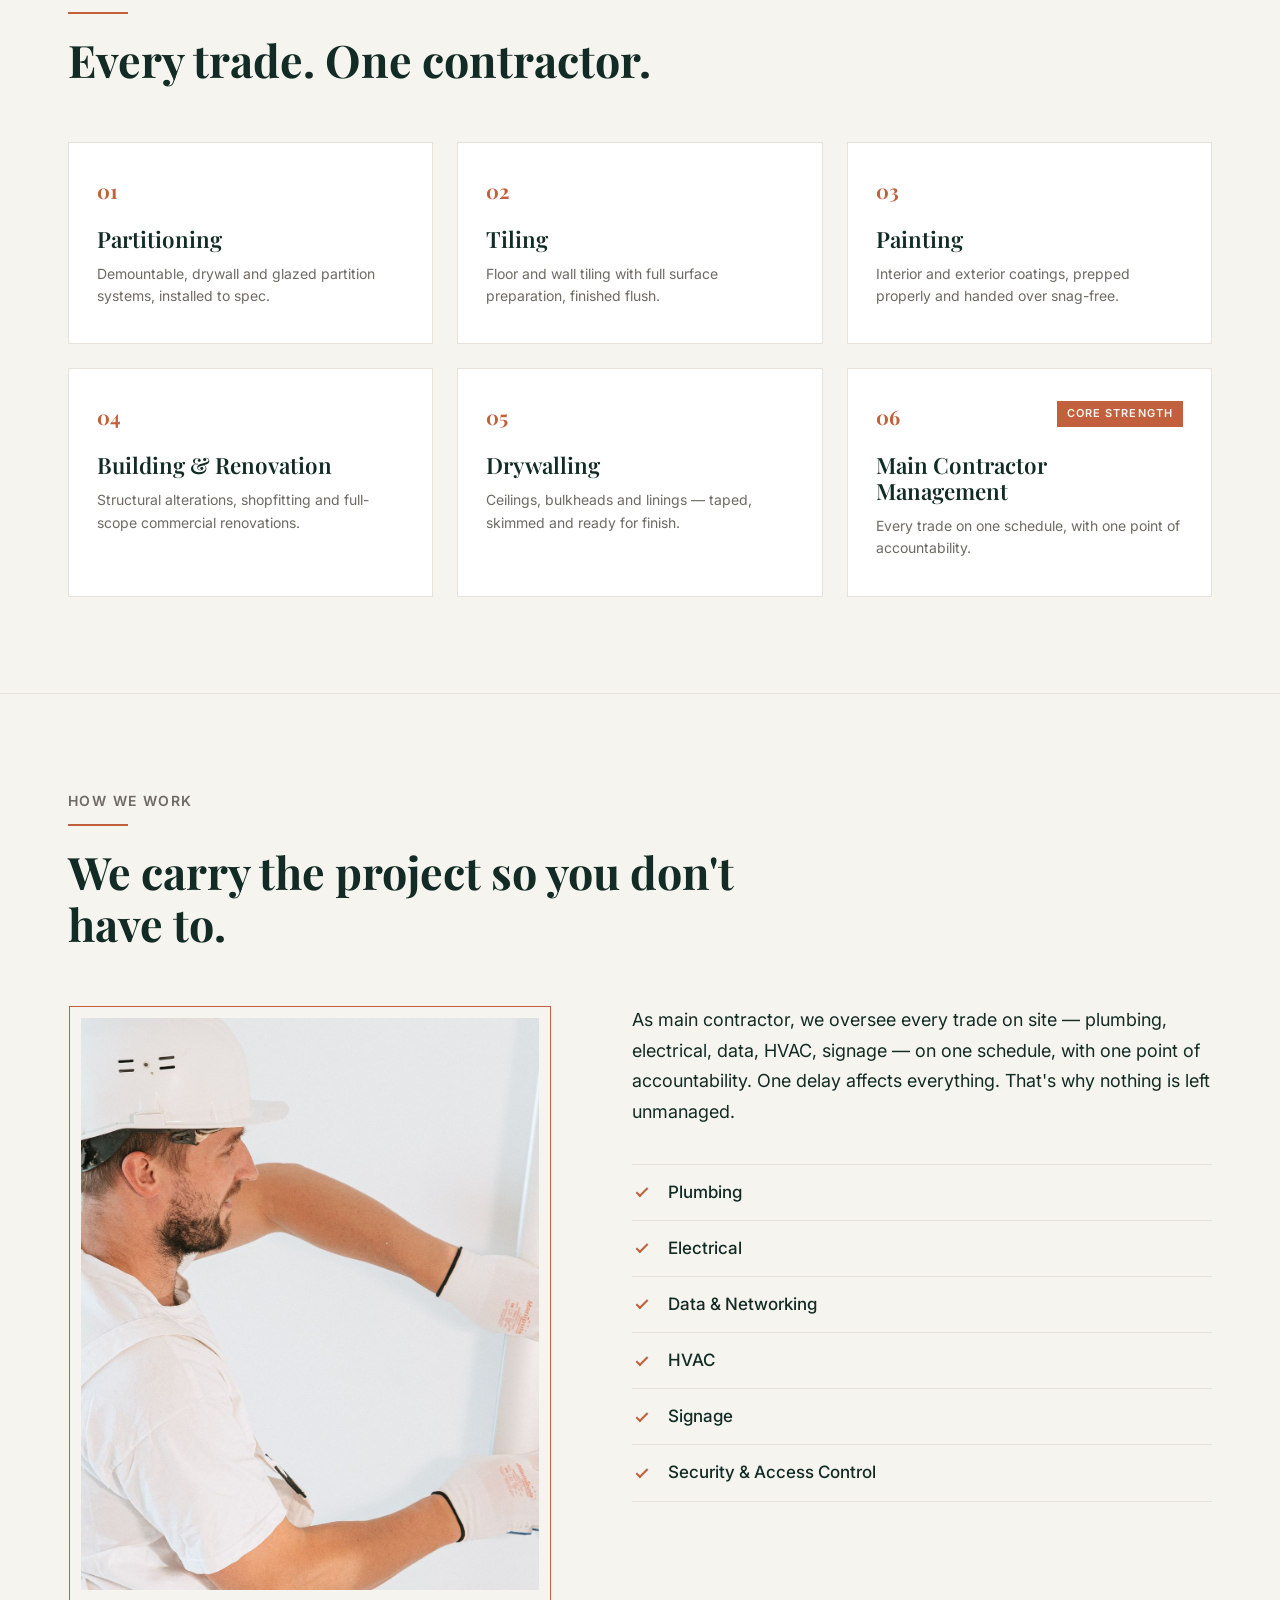
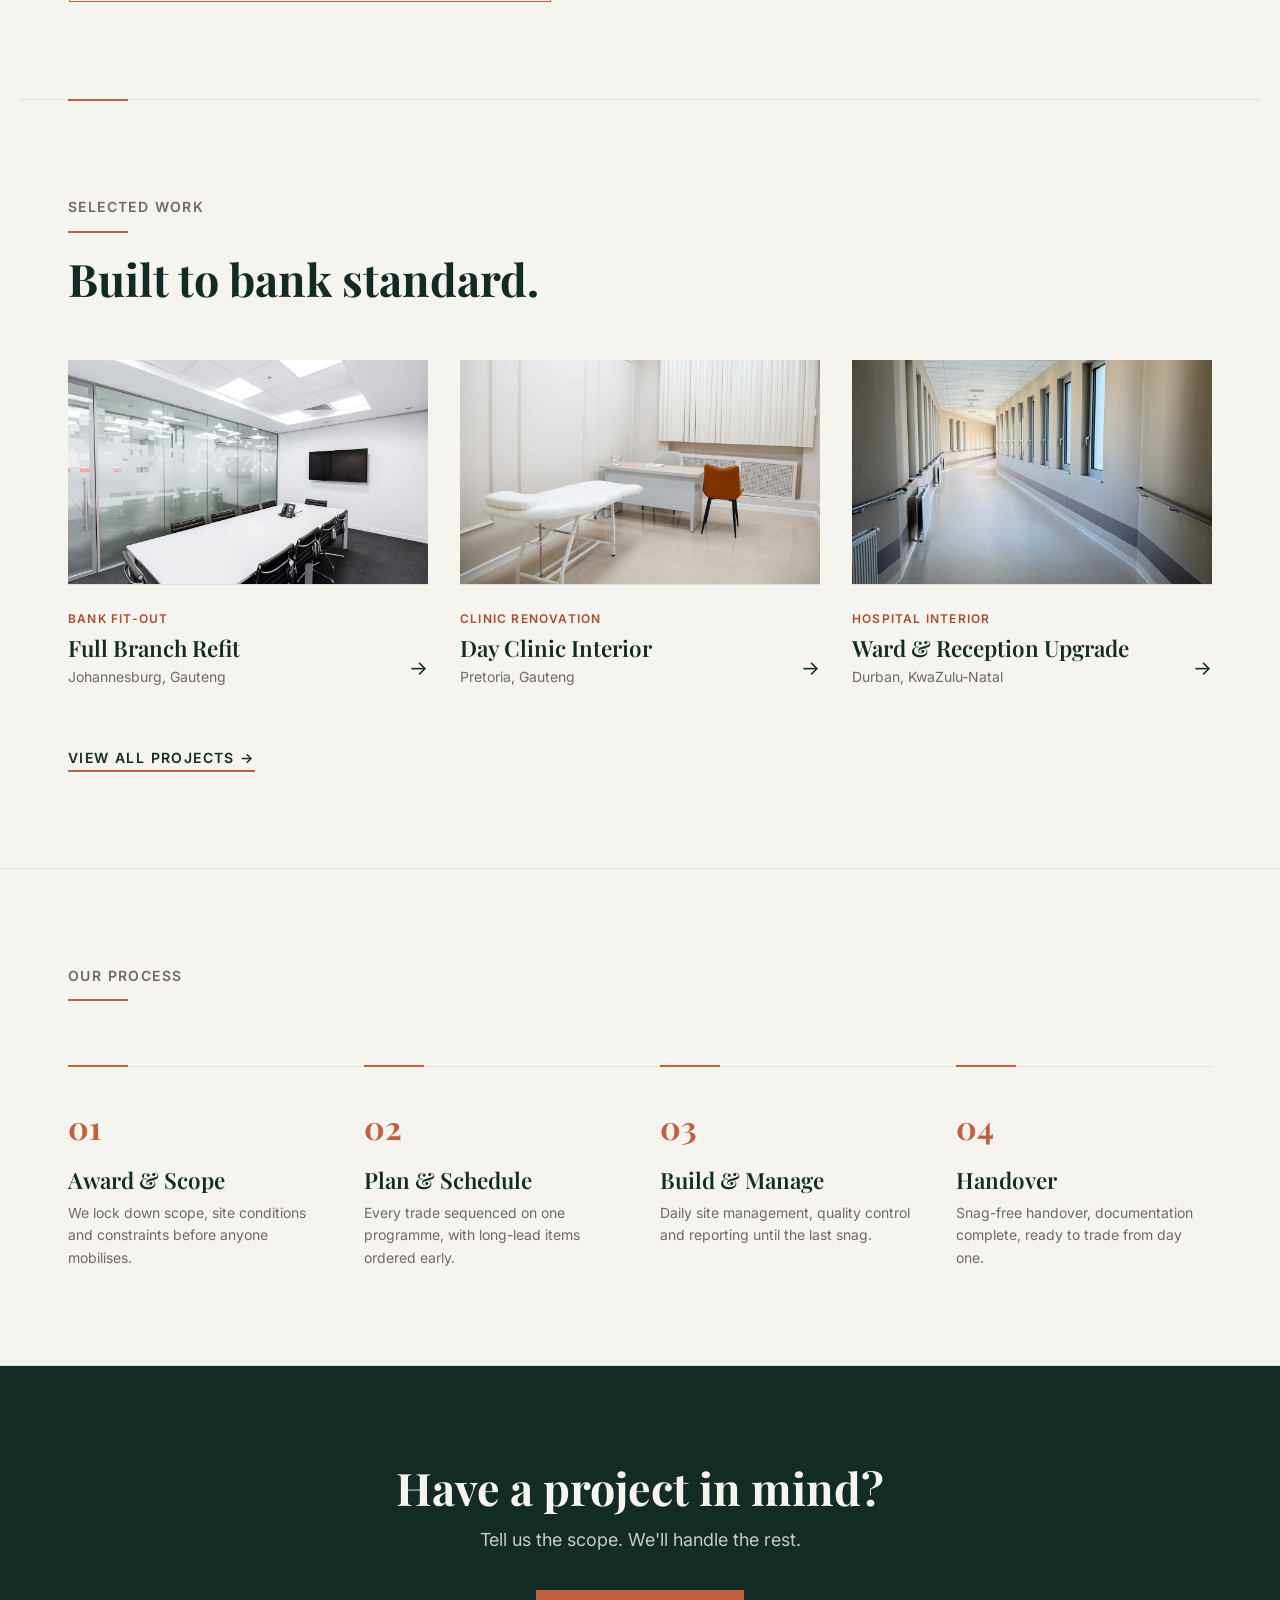
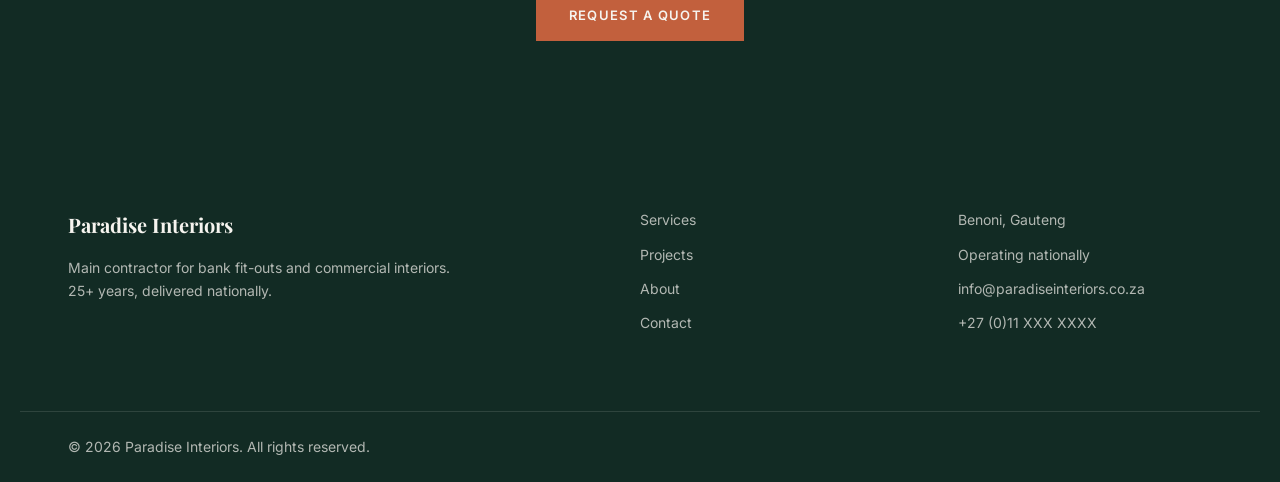
==== commit d6c35e62: "Absolute URLs for link previews and SEO og:image/twitter:image point at the always-live GitHub raw U" ====
--- a/index.html
+++ b/index.html
@@ -5,16 +5,17 @@
   <meta name="viewport" content="width=device-width, initial-scale=1.0">
   <title>Paradise Interiors | Main Contractor — Bank Fit-Outs &amp; Commercial Interiors, South Africa</title>
   <meta name="description" content="Paradise Interiors is the main contractor South Africa's banks build with — full fit-outs and renovations for banks, clinics and offices, delivered nationally.">
-  <link rel="canonical" href="index.html">
+  <link rel="canonical" href="https://paradiseinteriors.co.za/">
 
   <meta property="og:type" content="website">
   <meta property="og:title" content="Paradise Interiors | Main Contractor — Bank Fit-Outs & Commercial Interiors, South Africa">
   <meta property="og:description" content="Paradise Interiors is the main contractor South Africa's banks build with — full fit-outs and renovations for banks, clinics and offices, delivered nationally.">
-  <meta property="og:image" content="assets/hero.jpg">
+  <meta property="og:url" content="https://paradiseinteriors.co.za/">
+  <meta property="og:image" content="https://raw.githubusercontent.com/zabih0043-cyber/Paradise-Interiors/main/assets/hero.jpg">
   <meta name="twitter:card" content="summary_large_image">
   <meta name="twitter:title" content="Paradise Interiors | Main Contractor — Bank Fit-Outs & Commercial Interiors, South Africa">
   <meta name="twitter:description" content="Paradise Interiors is the main contractor South Africa's banks build with — full fit-outs and renovations for banks, clinics and offices, delivered nationally.">
-  <meta name="twitter:image" content="assets/hero.jpg">
+  <meta name="twitter:image" content="https://raw.githubusercontent.com/zabih0043-cyber/Paradise-Interiors/main/assets/hero.jpg">
 
   <link rel="icon" type="image/svg+xml" href="assets/favicon.svg">
   <link rel="apple-touch-icon" href="assets/apple-touch-icon.png">
@@ -47,8 +48,8 @@
     "areaServed": "South Africa",
     "telephone": "+27 11 XXX XXXX",
     "email": "info@paradiseinteriors.co.za",
-    "image": "assets/hero.jpg",
-    "url": "index.html"
+    "image": "https://raw.githubusercontent.com/zabih0043-cyber/Paradise-Interiors/main/assets/hero.jpg",
+    "url": "https://paradiseinteriors.co.za/"
   }
   </script>
 </head>
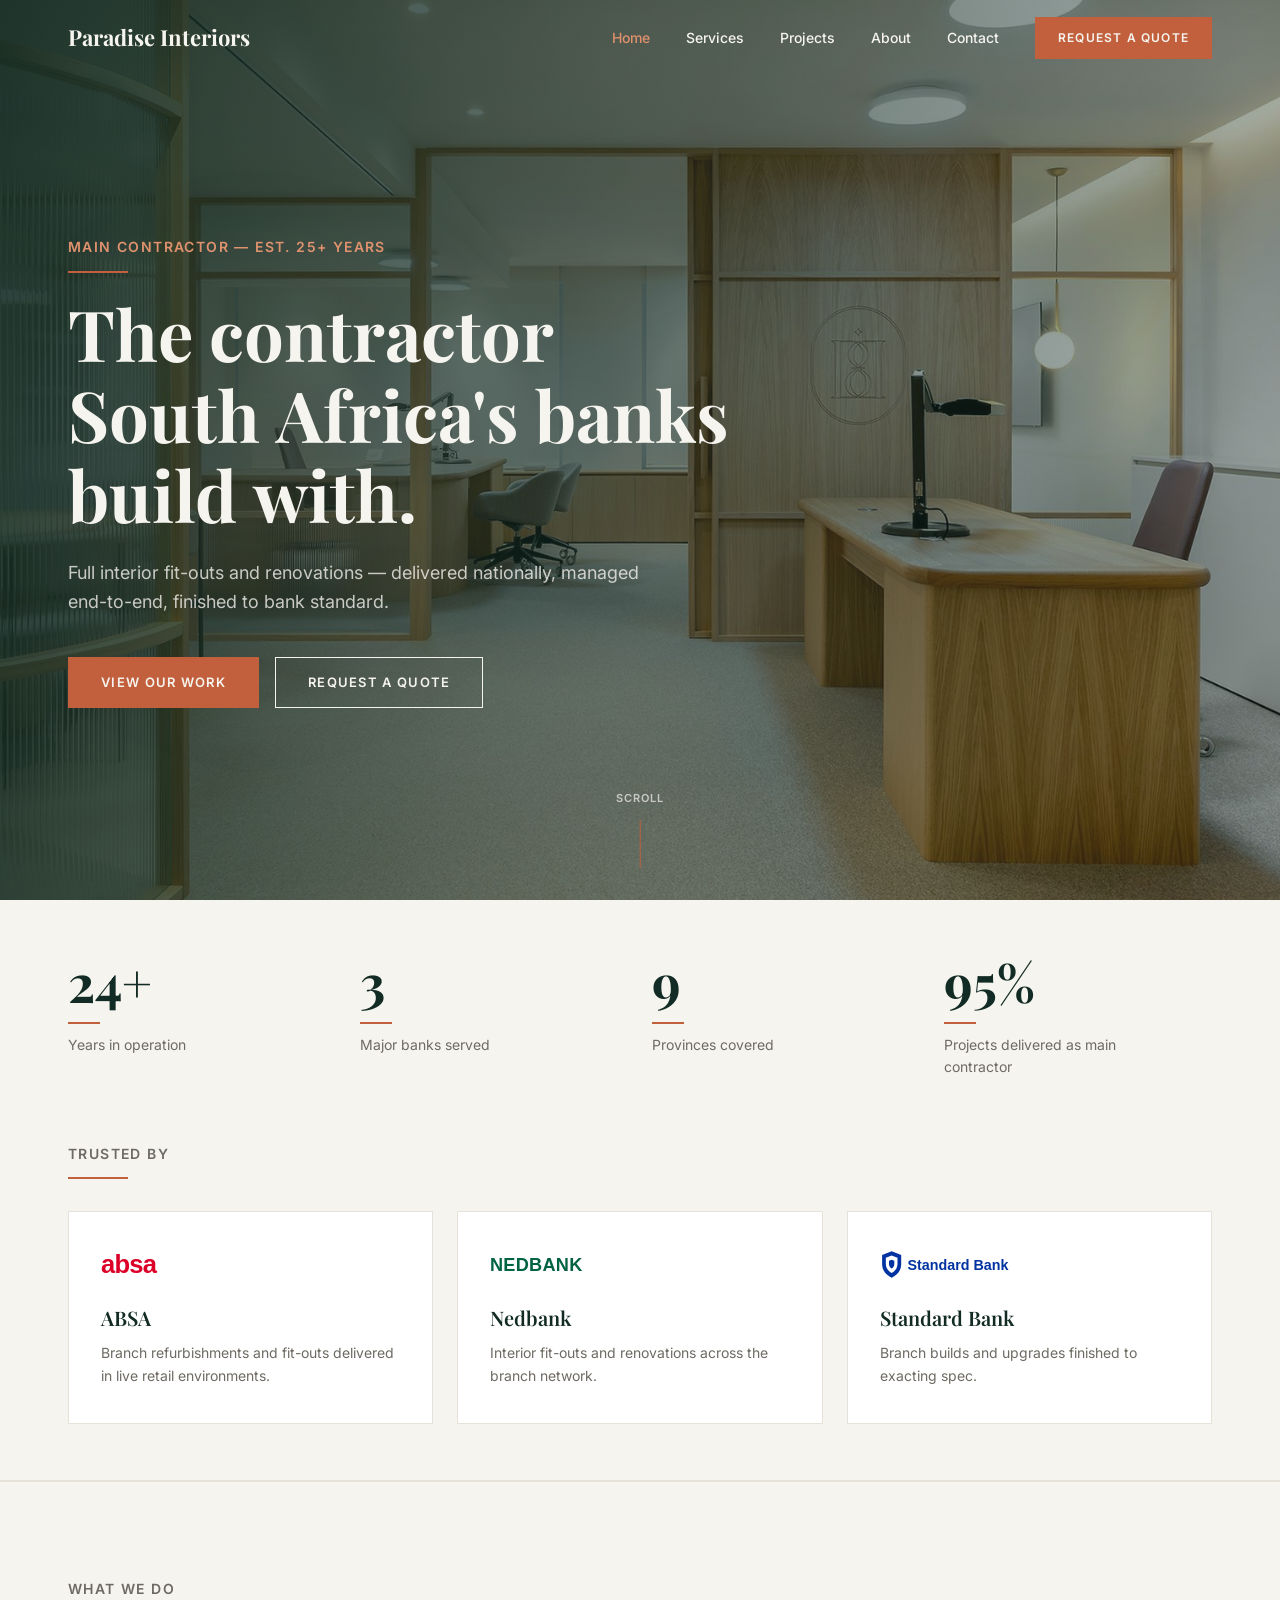
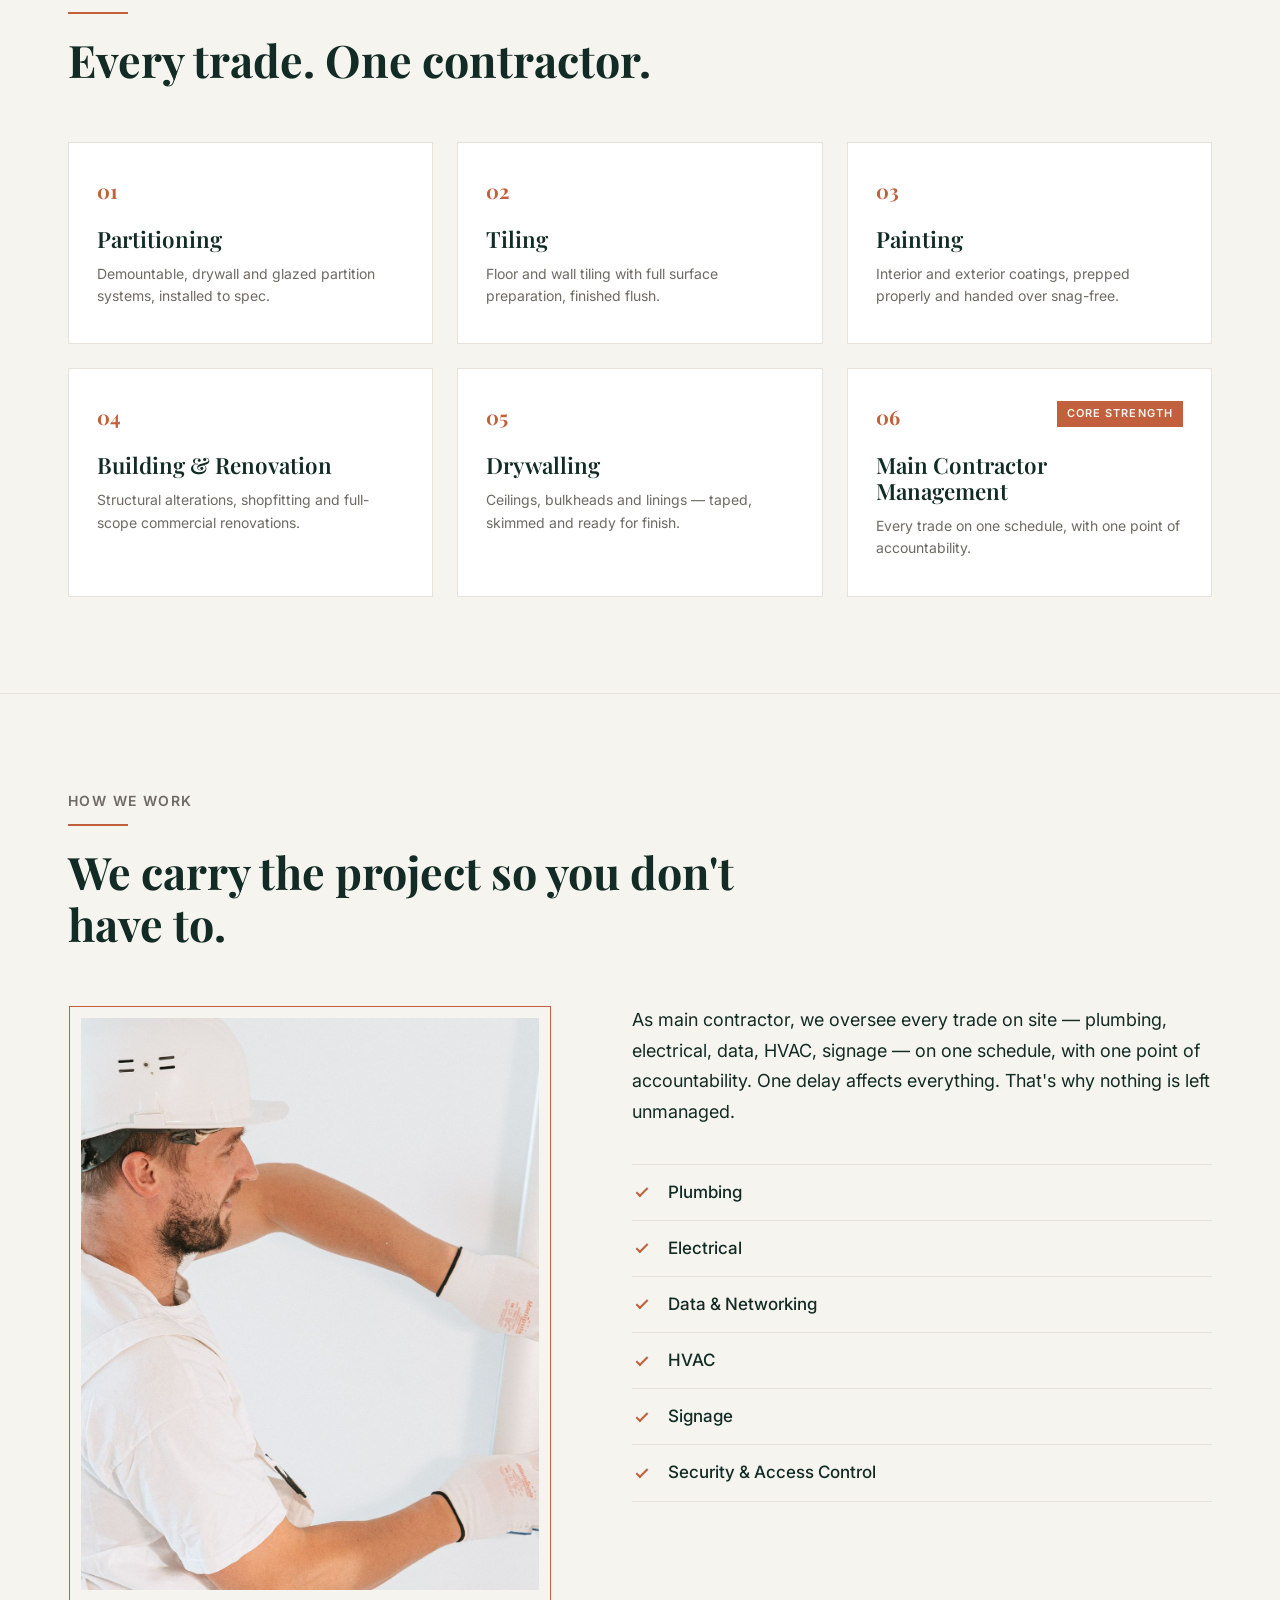
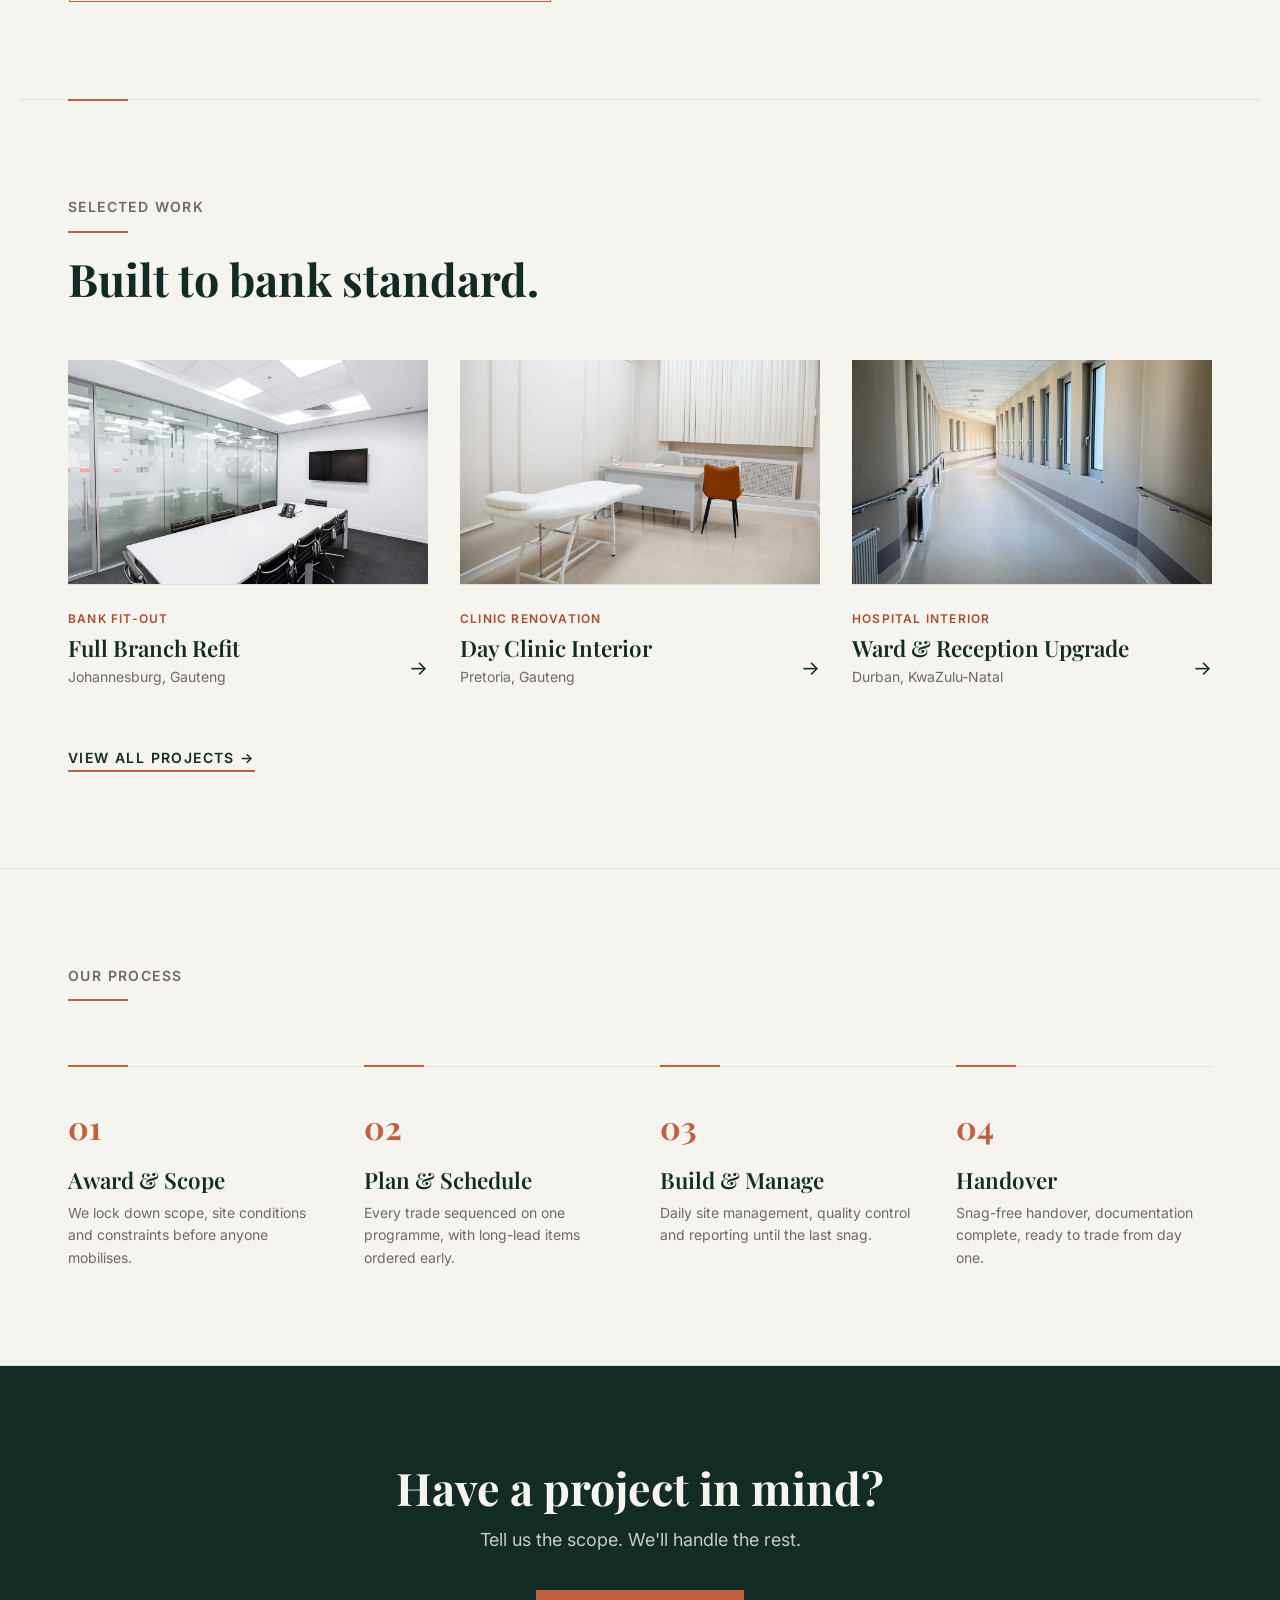
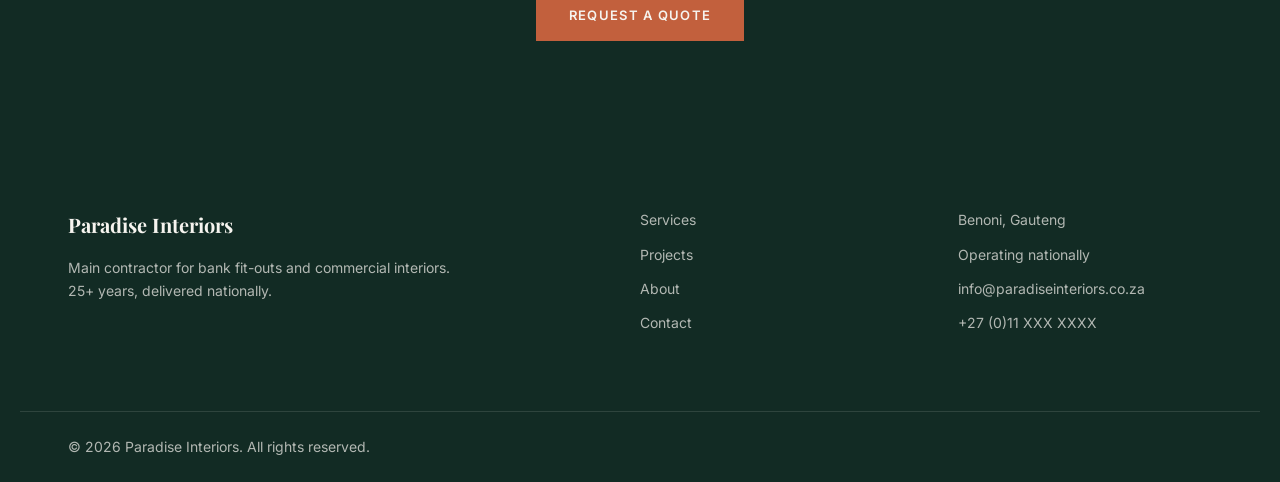
==== commit 903cf371: "Mobile performance: async font CSS + responsive hero images Google Fonts stylesheet no longer render" ====
--- a/index.html
+++ b/index.html
@@ -23,8 +23,9 @@
   <link rel="preconnect" href="https://fonts.googleapis.com">
   <link rel="preconnect" href="https://fonts.gstatic.com" crossorigin>
   <link rel="preload" as="style" href="https://fonts.googleapis.com/css2?family=Playfair+Display:wght@500;600;700&family=Inter:wght@400;500;600&display=swap">
-  <link href="https://fonts.googleapis.com/css2?family=Playfair+Display:wght@500;600;700&family=Inter:wght@400;500;600&display=swap" rel="stylesheet">
-  <link rel="preload" as="image" href="assets/hero.jpg" fetchpriority="high">
+  <link href="https://fonts.googleapis.com/css2?family=Playfair+Display:wght@500;600;700&family=Inter:wght@400;500;600&display=swap" rel="stylesheet" media="print" onload="this.media='all'">
+  <noscript><link href="https://fonts.googleapis.com/css2?family=Playfair+Display:wght@500;600;700&family=Inter:wght@400;500;600&display=swap" rel="stylesheet"></noscript>
+  <link rel="preload" as="image" href="assets/hero.jpg" imagesrcset="assets/hero-900.jpg 900w, assets/hero.jpg 1600w" imagesizes="100vw" fetchpriority="high">
 
   <link rel="stylesheet" href="css/styles.css">
   <noscript>
@@ -94,7 +95,7 @@
     <!-- ============ 2. HERO ============ -->
     <section class="hero">
       <div class="hero__bg">
-        <img src="assets/hero.jpg" alt="Warm oak-panelled office with fluted glass partitions and natural light" fetchpriority="high" width="1600" height="1067">
+        <img src="assets/hero.jpg" srcset="assets/hero-900.jpg 900w, assets/hero.jpg 1600w" sizes="100vw" alt="Warm oak-panelled office with fluted glass partitions and natural light" fetchpriority="high" width="1600" height="1067">
       </div>
       <div class="hero__glow" aria-hidden="true"></div>
       <div class="container hero__content">
